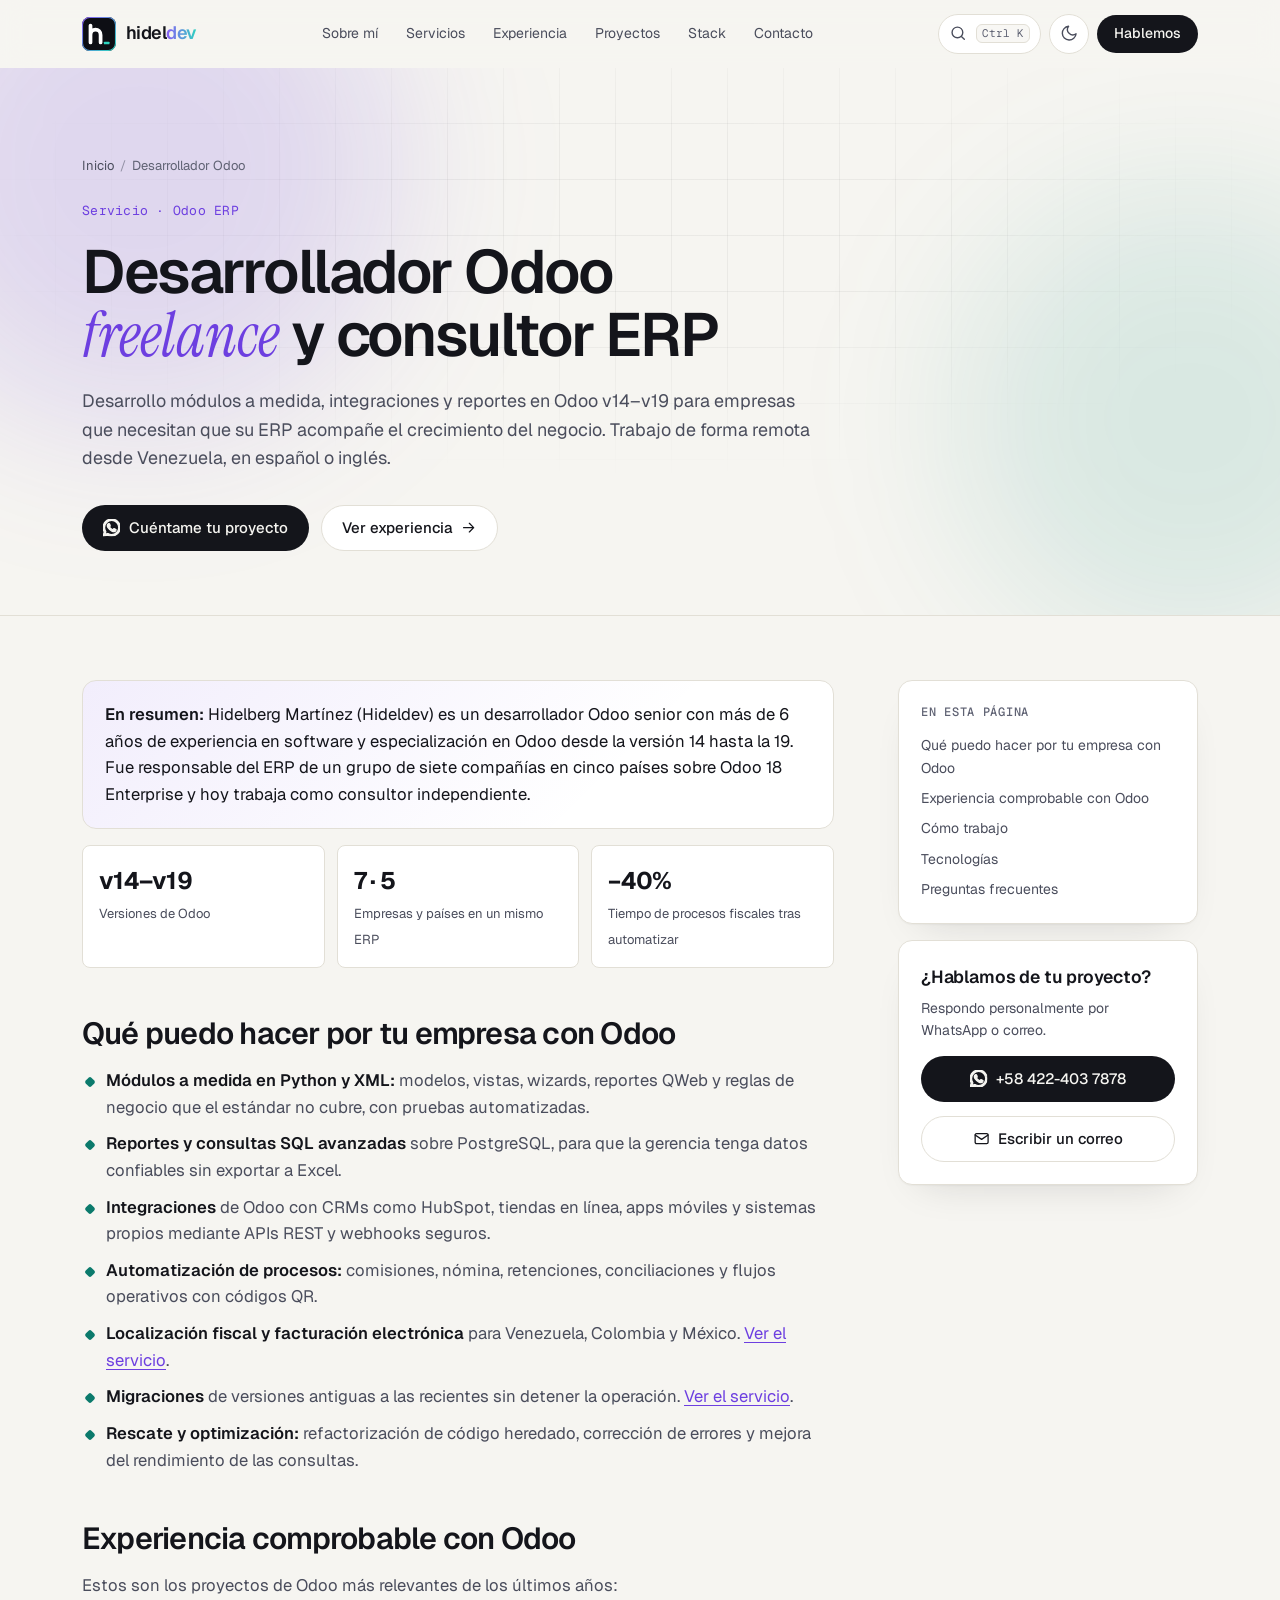
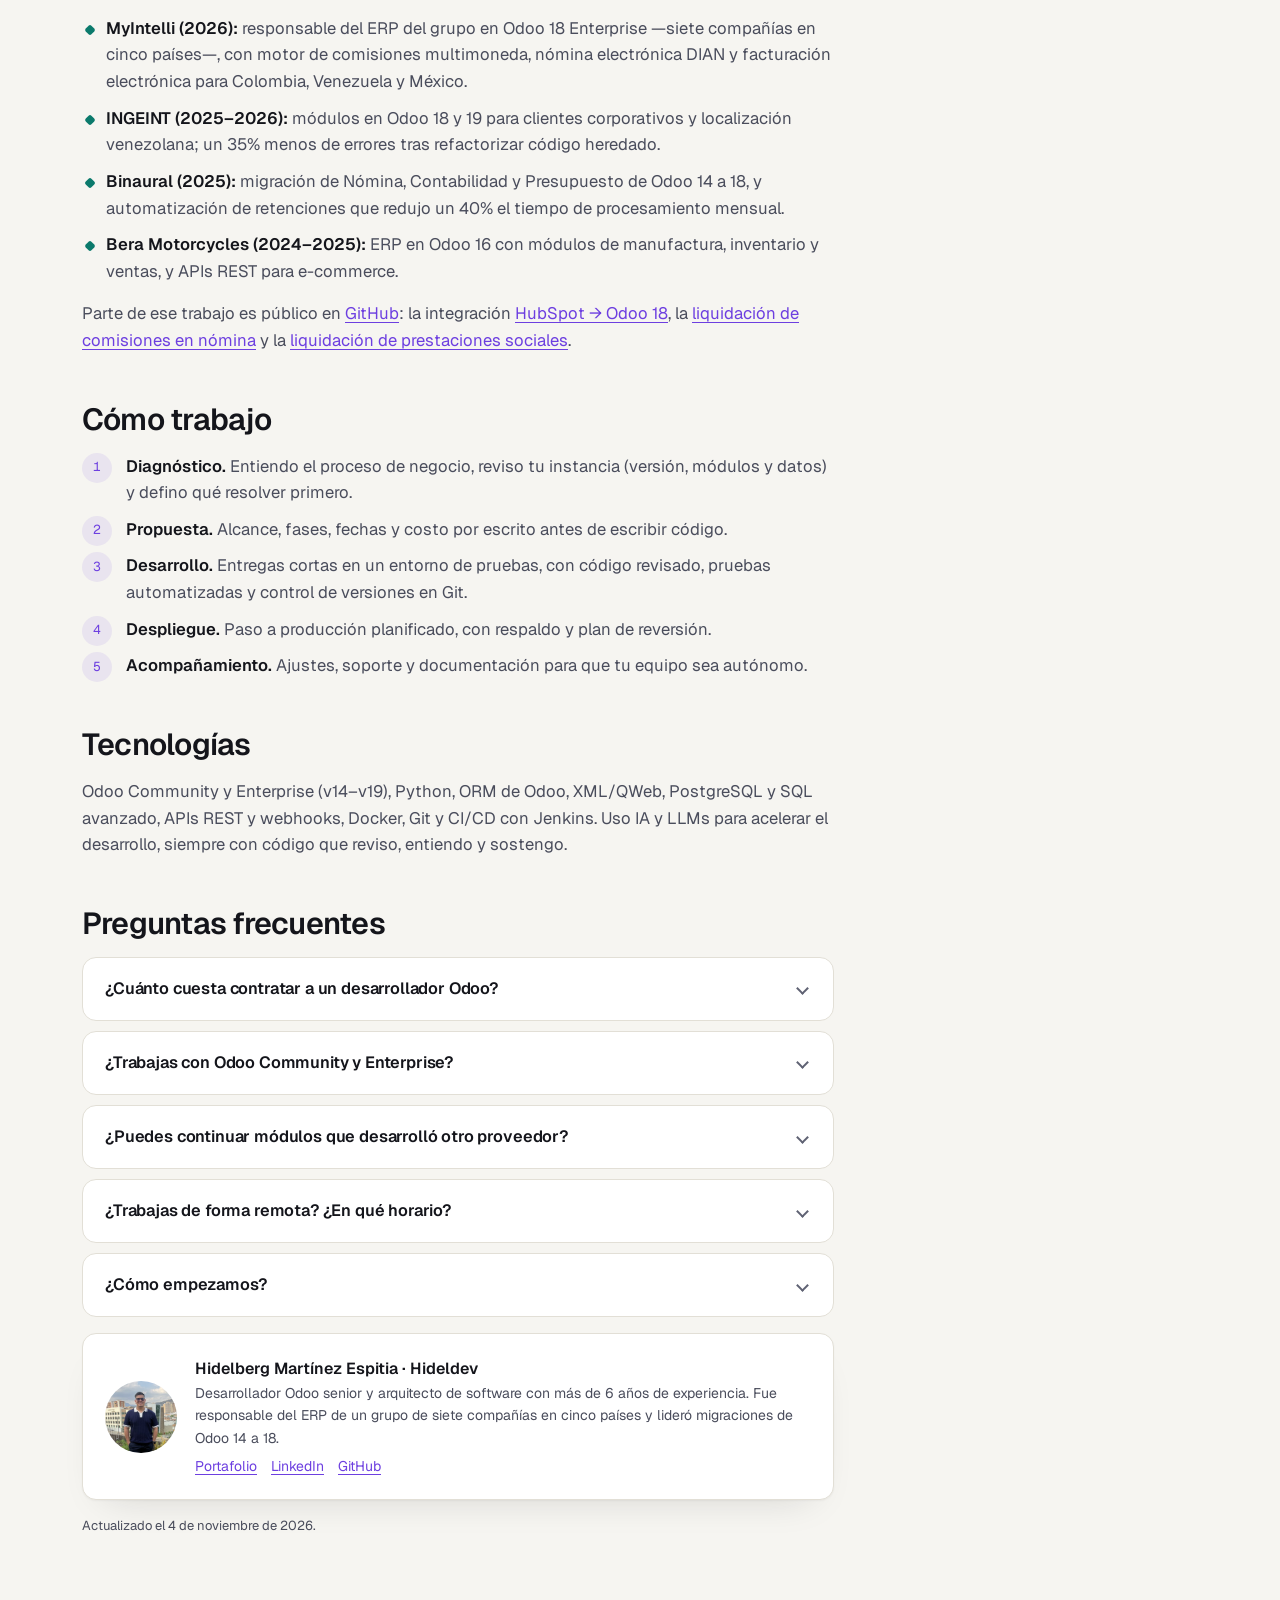
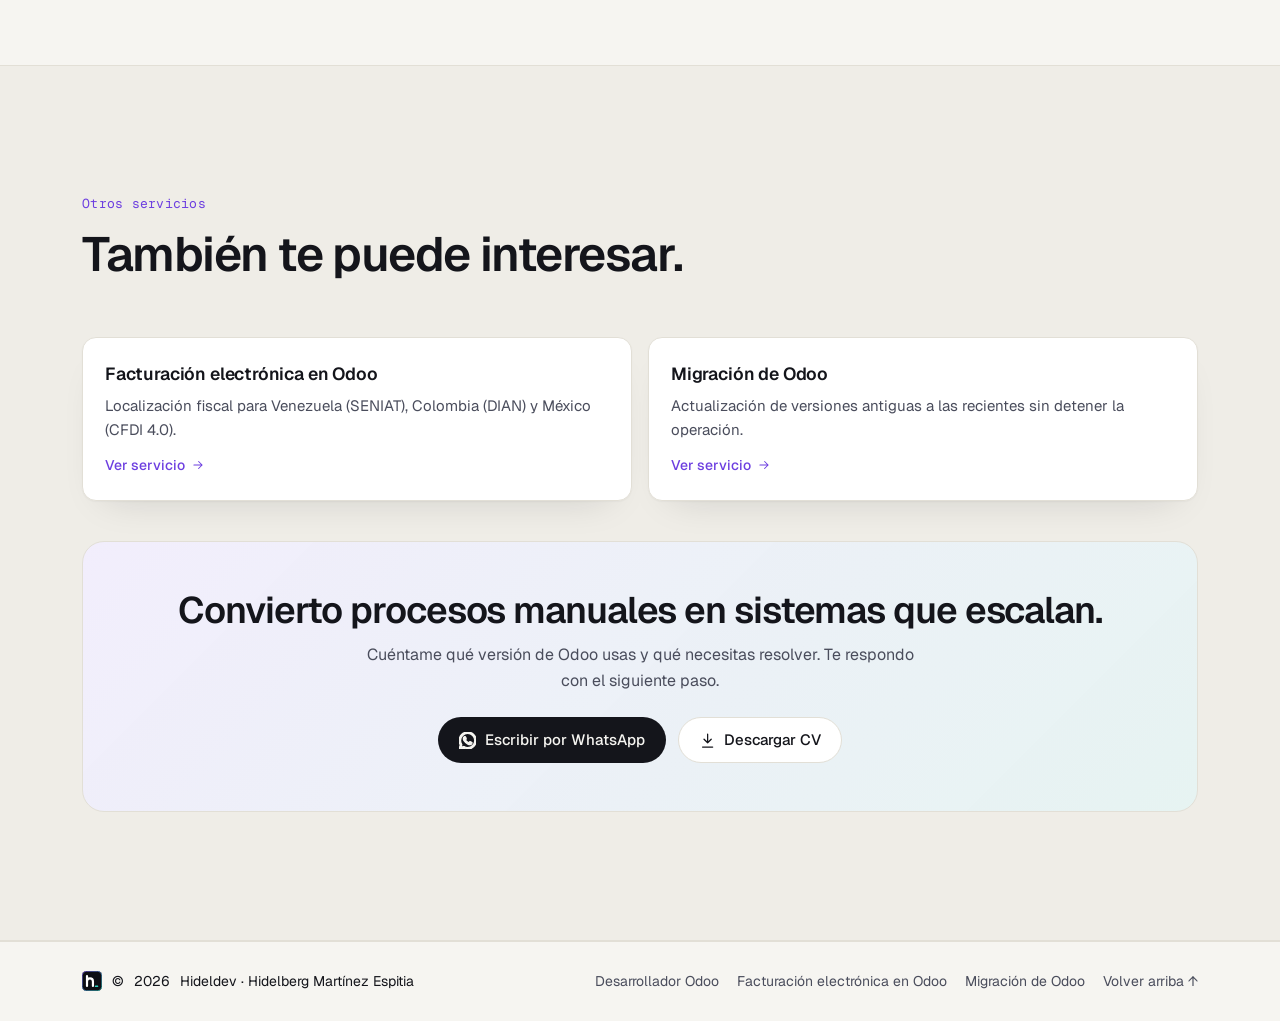
==== desarrollador-odoo/index.html @ 313c1543 "SEO: páginas de servicio, datos estructurados y contenido para IA - Portada: título (57 car.) y desc" ====
<!doctype html>
<html lang="es" data-theme="dark">
<head>
  <meta charset="utf-8">
  <meta name="viewport" content="width=device-width, initial-scale=1">
  <title>Desarrollador Odoo freelance (v14–v19) | Hidelberg Martínez</title>
  <meta name="description" content="Desarrollador Odoo senior y consultor ERP: módulos a medida, integraciones, reportes y localización fiscal. Trabajo remoto desde Venezuela.">
  <meta name="author" content="Hidelberg Martínez Espitia">
  <meta name="robots" content="index, follow, max-image-preview:large, max-snippet:-1">
  <meta name="theme-color" content="#0a0b10" media="(prefers-color-scheme: dark)">
  <meta name="theme-color" content="#f6f5f1" media="(prefers-color-scheme: light)">
  <link rel="canonical" href="https://hidel21.github.io/desarrollador-odoo/">

  <meta property="og:type" content="website">
  <meta property="og:locale" content="es_VE">
  <meta property="og:url" content="https://hidel21.github.io/desarrollador-odoo/">
  <meta property="og:site_name" content="Hideldev">
  <meta property="og:title" content="Desarrollador Odoo freelance (v14–v19) | Hidelberg Martínez">
  <meta property="og:description" content="Desarrollador Odoo senior y consultor ERP: módulos a medida, integraciones, reportes y localización fiscal. Trabajo remoto desde Venezuela.">
  <meta property="og:image" content="https://hidel21.github.io/assets/img/brand/og-image.jpg">
  <meta property="og:image:width" content="1200">
  <meta property="og:image:height" content="630">
  <meta name="twitter:card" content="summary_large_image">
  <meta name="twitter:site" content="@Hidelberg21">
  <meta name="twitter:image" content="https://hidel21.github.io/assets/img/brand/og-image.jpg">

  <link rel="icon" href="/favicon.ico" sizes="48x48">
  <link rel="icon" href="/assets/img/favicon.svg" type="image/svg+xml">
  <link rel="apple-touch-icon" href="/apple-touch-icon.png">
  <link rel="manifest" href="/site.webmanifest">

  <link rel="preconnect" href="https://fonts.googleapis.com">
  <link rel="preconnect" href="https://fonts.gstatic.com" crossorigin>
  <link href="https://fonts.googleapis.com/css2?family=Geist:wght@400;500;600;700&family=Geist+Mono:wght@400;500&family=Instrument+Serif:ital@1&display=swap" rel="stylesheet">
  <link rel="stylesheet" href="/assets/css/styles.css">

  <script>
    (function () {
      var t = null;
      try { t = localStorage.getItem('theme'); } catch (e) {}
      if (t !== 'light' && t !== 'dark') {
        t = window.matchMedia && window.matchMedia('(prefers-color-scheme: light)').matches ? 'light' : 'dark';
      }
      document.documentElement.setAttribute('data-theme', t);
      document.documentElement.classList.add('js');
    })();
  </script>

  <script type="application/ld+json">
{
  "@context": "https://schema.org",
  "@graph": [
    {
      "@type": "WebPage",
      "@id": "https://hidel21.github.io/desarrollador-odoo/#webpage",
      "url": "https://hidel21.github.io/desarrollador-odoo/",
      "name": "Desarrollador Odoo freelance (v14–v19) | Hidelberg Martínez",
      "description": "Desarrollador Odoo senior y consultor ERP: módulos a medida, integraciones, reportes y localización fiscal. Trabajo remoto desde Venezuela.",
      "inLanguage": "es",
      "isPartOf": {
        "@type": "WebSite",
        "@id": "https://hidel21.github.io/#website",
        "url": "https://hidel21.github.io/",
        "name": "Hideldev"
      },
      "about": {
        "@id": "https://hidel21.github.io/desarrollador-odoo/#service"
      },
      "author": {
        "@id": "https://hidel21.github.io/#person"
      },
      "dateModified": "2026-11-04",
      "breadcrumb": {
        "@id": "https://hidel21.github.io/desarrollador-odoo/#breadcrumb"
      },
      "primaryImageOfPage": {
        "@type": "ImageObject",
        "url": "https://hidel21.github.io/assets/img/brand/og-image.jpg"
      }
    },
    {
      "@type": "BreadcrumbList",
      "@id": "https://hidel21.github.io/desarrollador-odoo/#breadcrumb",
      "itemListElement": [
        {
          "@type": "ListItem",
          "position": 1,
          "name": "Inicio",
          "item": "https://hidel21.github.io/"
        },
        {
          "@type": "ListItem",
          "position": 2,
          "name": "Desarrollador Odoo",
          "item": "https://hidel21.github.io/desarrollador-odoo/"
        }
      ]
    },
    {
      "@type": "Service",
      "@id": "https://hidel21.github.io/desarrollador-odoo/#service",
      "name": "Desarrollador Odoo freelance y consultor ERP",
      "serviceType": "Desarrollo y consultoría Odoo ERP",
      "description": "Desarrollador Odoo senior y consultor ERP: módulos a medida, integraciones, reportes y localización fiscal. Trabajo remoto desde Venezuela.",
      "url": "https://hidel21.github.io/desarrollador-odoo/",
      "provider": {
        "@type": "Person",
        "@id": "https://hidel21.github.io/#person",
        "name": "Hidelberg Martínez Espitia",
        "url": "https://hidel21.github.io/",
        "sameAs": [
          "https://www.linkedin.com/in/hidelberg-martinez-espitia/",
          "https://github.com/hidel21"
        ]
      },
      "availableChannel": {
        "@type": "ServiceChannel",
        "serviceUrl": "https://hidel21.github.io/desarrollador-odoo/",
        "servicePhone": "+58-422-403-7878"
      },
      "areaServed": [
        {
          "@type": "Country",
          "name": "Venezuela"
        },
        {
          "@type": "Country",
          "name": "Colombia"
        },
        {
          "@type": "Country",
          "name": "México"
        },
        {
          "@type": "Country",
          "name": "España"
        },
        {
          "@type": "Country",
          "name": "Estados Unidos"
        }
      ],
      "availableLanguage": [
        "es",
        "en"
      ]
    },
    {
      "@type": "FAQPage",
      "@id": "https://hidel21.github.io/desarrollador-odoo/#faq",
      "mainEntity": [
        {
          "@type": "Question",
          "name": "¿Cuánto cuesta contratar a un desarrollador Odoo?",
          "acceptedAnswer": {
            "@type": "Answer",
            "text": "Depende del alcance: no es lo mismo un reporte que un módulo con integraciones. Tras un diagnóstico corto envío una propuesta con alcance, fases, fechas y costo, para que decidas con toda la información."
          }
        },
        {
          "@type": "Question",
          "name": "¿Trabajas con Odoo Community y Enterprise?",
          "acceptedAnswer": {
            "@type": "Answer",
            "text": "Sí. He desarrollado sobre ambas ediciones, incluida una instalación de Odoo 18 Enterprise multicompañía con siete empresas en cinco países."
          }
        },
        {
          "@type": "Question",
          "name": "¿Puedes continuar módulos que desarrolló otro proveedor?",
          "acceptedAnswer": {
            "@type": "Answer",
            "text": "Sí. Reviso el código existente, documento lo que encuentro y propongo qué conservar, qué corregir y qué reescribir antes de agregar funciones nuevas."
          }
        },
        {
          "@type": "Question",
          "name": "¿Trabajas de forma remota? ¿En qué horario?",
          "acceptedAnswer": {
            "@type": "Answer",
            "text": "Sí, desde Venezuela (UTC−4), con horario compatible con toda América. Hablo español nativo e inglés B2."
          }
        },
        {
          "@type": "Question",
          "name": "¿Cómo empezamos?",
          "acceptedAnswer": {
            "@type": "Answer",
            "text": "Escríbeme por WhatsApp al +58 422-403 7878 o a hidelmartinez21@gmail.com contándome tu versión de Odoo y qué necesitas resolver."
          }
        }
      ]
    }
  ]
}
  </script>
</head>
<body>
  <!-- Sprite de iconos -->
  <svg width="0" height="0" style="position:absolute" aria-hidden="true">
    <defs>
      <linearGradient id="hd-ring" x1="0" y1="0" x2="1" y2="1"><stop offset="0" stop-color="#8b5cf6"/><stop offset="1" stop-color="#2dd4bf"/></linearGradient>
      <symbol id="i-github" viewBox="0 0 24 24"><path fill="currentColor" d="M12 .3a12 12 0 0 0-3.8 23.4c.6.1.8-.3.8-.6v-2c-3.3.7-4-1.6-4-1.6-.6-1.4-1.4-1.8-1.4-1.8-1-.7.1-.7.1-.7 1.2.1 1.8 1.2 1.8 1.2 1.1 1.8 2.8 1.3 3.5 1 0-.8.4-1.3.7-1.6-2.7-.3-5.5-1.3-5.5-5.9 0-1.3.5-2.4 1.2-3.2 0-.3-.5-1.5.2-3.2 0 0 1-.3 3.3 1.2a11.5 11.5 0 0 1 6 0C17.3 4.7 18.3 5 18.3 5c.7 1.7.2 2.9.1 3.2.8.8 1.2 1.9 1.2 3.2 0 4.6-2.8 5.6-5.5 5.9.5.4.9 1.1.9 2.2v3.3c0 .3.1.7.8.6A12 12 0 0 0 12 .3"/></symbol>
      <symbol id="i-linkedin" viewBox="0 0 24 24"><path fill="currentColor" d="M20.45 20.45h-3.55v-5.57c0-1.33-.03-3.04-1.85-3.04-1.85 0-2.14 1.45-2.14 2.94v5.67H9.35V9h3.41v1.56h.05c.48-.9 1.64-1.85 3.37-1.85 3.6 0 4.27 2.37 4.27 5.46v6.28zM5.34 7.43a2.06 2.06 0 1 1 0-4.13 2.06 2.06 0 0 1 0 4.13zM7.12 20.45H3.56V9h3.56v11.45zM22.22 0H1.77C.79 0 0 .77 0 1.73v20.54C0 23.23.79 24 1.77 24h20.45c.98 0 1.78-.77 1.78-1.73V1.73C24 .77 23.2 0 22.22 0z"/></symbol>
      <symbol id="i-whatsapp" viewBox="0 0 24 24"><path fill="currentColor" d="M17.47 14.38c-.3-.15-1.76-.87-2.03-.97-.27-.1-.47-.15-.67.15-.2.3-.77.97-.94 1.16-.17.2-.35.22-.64.08-.3-.15-1.26-.47-2.39-1.48-.88-.79-1.48-1.76-1.65-2.06-.17-.3-.02-.46.13-.6.13-.14.3-.35.45-.52.15-.18.2-.3.3-.5.1-.2.05-.38-.03-.52-.07-.15-.67-1.62-.91-2.21-.25-.58-.49-.5-.67-.51h-.57c-.2 0-.52.08-.8.37-.27.3-1.04 1.02-1.04 2.48 0 1.46 1.07 2.88 1.21 3.07.15.2 2.1 3.2 5.08 4.49.71.3 1.26.49 1.7.63.71.22 1.36.19 1.87.12.57-.09 1.76-.72 2-1.42.25-.7.25-1.29.18-1.41-.08-.13-.28-.2-.57-.35m-5.42 7.4h-.01a9.87 9.87 0 0 1-5.03-1.37l-.36-.22-3.74.99 1-3.65-.24-.38a9.86 9.86 0 0 1-1.51-5.26c0-5.45 4.44-9.88 9.89-9.88 2.64 0 5.12 1.03 6.99 2.9a9.82 9.82 0 0 1 2.89 7c0 5.45-4.44 9.88-9.88 9.88m8.41-18.3A11.82 11.82 0 0 0 12.05 0C5.5 0 .16 5.34.16 11.89c0 2.1.55 4.14 1.59 5.95L.06 24l6.3-1.65a11.88 11.88 0 0 0 5.69 1.45h.01c6.55 0 11.89-5.34 11.89-11.89a11.82 11.82 0 0 0-3.48-8.41z"/></symbol>
      <symbol id="i-arrow" viewBox="0 0 24 24"><path d="M5 12h14M13 6l6 6-6 6"/></symbol>
      <symbol id="i-external" viewBox="0 0 24 24"><path d="M7 17 17 7M8 7h9v9"/></symbol>
      <symbol id="i-download" viewBox="0 0 24 24"><path d="M12 3v12m-5-5 5 5 5-5M5 21h14"/></symbol>
      <symbol id="i-mail" viewBox="0 0 24 24"><rect x="3" y="5" width="18" height="14" rx="2"/><path d="m3 7 9 6 9-6"/></symbol>
      <symbol id="i-sun" viewBox="0 0 24 24"><circle cx="12" cy="12" r="4"/><path d="M12 2v2M12 20v2M4.9 4.9l1.4 1.4M17.7 17.7l1.4 1.4M2 12h2M20 12h2M4.9 19.1l1.4-1.4M17.7 6.3l1.4-1.4"/></symbol>
      <symbol id="i-moon" viewBox="0 0 24 24"><path d="M21 12.8A9 9 0 1 1 11.2 3a7 7 0 0 0 9.8 9.8z"/></symbol>
      <symbol id="i-search" viewBox="0 0 24 24"><circle cx="11" cy="11" r="7"/><path d="m20 20-3.5-3.5"/></symbol>
      <symbol id="i-copy" viewBox="0 0 24 24"><rect x="9" y="9" width="12" height="12" rx="2"/><path d="M5 15H4a1 1 0 0 1-1-1V4a1 1 0 0 1 1-1h10a1 1 0 0 1 1 1v1"/></symbol>
      <symbol id="i-check" viewBox="0 0 24 24"><path d="M20 6 9 17l-5-5"/></symbol>
      <symbol id="i-menu" viewBox="0 0 24 24"><path d="M4 7h16M4 12h16M4 17h16"/></symbol>
      <symbol id="i-close" viewBox="0 0 24 24"><path d="M18 6 6 18M6 6l12 12"/></symbol>
      <symbol id="i-pin" viewBox="0 0 24 24"><path d="M12 21s-7-6.1-7-11a7 7 0 0 1 14 0c0 4.9-7 11-7 11z"/><circle cx="12" cy="10" r="2.5"/></symbol>
      <symbol id="i-erp" viewBox="0 0 24 24"><path d="M21 8 12 3 3 8v8l9 5 9-5z"/><path d="m3 8 9 5 9-5M12 13v8"/></symbol>
      <symbol id="i-receipt" viewBox="0 0 24 24"><path d="M5 3h14v18l-3-2-2 2-2-2-2 2-2-2-3 2z"/><path d="M9 8h6M9 12h6M9 16h3"/></symbol>
      <symbol id="i-plug" viewBox="0 0 24 24"><path d="M9 2v6M15 2v6M6 8h12v4a6 6 0 0 1-12 0zM12 18v4"/></symbol>
      <symbol id="i-layers" viewBox="0 0 24 24"><path d="m12 2 10 5-10 5L2 7z"/><path d="m2 12 10 5 10-5M2 17l10 5 10-5"/></symbol>
      <symbol id="i-sparkles" viewBox="0 0 24 24"><path d="m12 3 1.8 4.7 4.7 1.8-4.7 1.8L12 16l-1.8-4.7-4.7-1.8 4.7-1.8z"/><path d="m19 15 .8 2.2 2.2.8-2.2.8L19 21l-.8-2.2L16 18l2.2-.8z"/></symbol>
      <symbol id="i-chart" viewBox="0 0 24 24"><path d="M3 3v18h18"/><path d="m7 15 4-4 3 3 5-6"/></symbol>
      <symbol id="i-code" viewBox="0 0 24 24"><path d="m8 7-5 5 5 5M16 7l5 5-5 5"/></symbol>
      <symbol id="i-star" viewBox="0 0 24 24"><path d="m12 3 2.8 5.7 6.2.9-4.5 4.4 1 6.2-5.5-2.9-5.5 2.9 1-6.2L3 9.6l6.2-.9z"/></symbol>
      <symbol id="i-repo" viewBox="0 0 24 24"><path d="M6 3v12"/><circle cx="18" cy="6" r="3"/><circle cx="6" cy="18" r="3"/><path d="M18 9a9 9 0 0 1-9 9"/></symbol>
      <symbol id="i-cap" viewBox="0 0 24 24"><path d="m2 9 10-5 10 5-10 5z"/><path d="M6 11v5c0 1.5 2.7 3 6 3s6-1.5 6-3v-5"/></symbol>
      <symbol id="i-award" viewBox="0 0 24 24"><circle cx="12" cy="9" r="6"/><path d="m8.5 14-1.5 8 5-3 5 3-1.5-8"/></symbol>
      <symbol id="i-globe" viewBox="0 0 24 24"><circle cx="12" cy="12" r="9"/><path d="M3 12h18M12 3a14 14 0 0 1 0 18M12 3a14 14 0 0 0 0 18"/></symbol>
      <symbol id="i-send" viewBox="0 0 24 24"><path d="m22 2-7 20-4-9-9-4z"/><path d="M22 2 11 13"/></symbol>
      <symbol id="i-codepen" viewBox="0 0 24 24"><path d="m12 2 10 6.5v7L12 22 2 15.5v-7z"/><path d="M12 22v-6.5M22 8.5l-10 7-10-7M2 15.5l10-7 10 7M12 2v6.5"/></symbol>
    </defs>
  </svg>

  <a class="skip-link" href="#main">Saltar al contenido</a>
  <div class="scroll-progress" aria-hidden="true"><span></span></div>

  <!-- ============ HEADER ============ -->
  <header class="site-header" id="top">
    <div class="container header-inner">
      <a href="/" class="brand" aria-label="Hideldev — inicio">
        <svg class="brand-mark" viewBox="0 0 512 512" aria-hidden="true">
          <rect width="512" height="512" rx="116" fill="#0d0e14"/>
          <rect x="8" y="8" width="496" height="496" rx="108" fill="none" stroke="url(#hd-ring)" stroke-width="16"/>
          <path d="M128 128V384M128 270c0-46 34-80 76-80s76 34 76 80v114" fill="none" stroke="#fff" stroke-width="56" stroke-linecap="round" stroke-linejoin="round"/>
          <rect class="brand-cursor" x="330" y="372" width="84" height="40" rx="10" fill="#2dd4bf"/>
        </svg>
        <span class="brand-text">hidel<span class="brand-dev">dev</span></span>
      </a>

      <nav class="main-nav" id="main-nav" aria-label="Principal">
        <ul>
          <li><a href="/#sobre-mi">Sobre mí</a></li>
          <li><a href="/#servicios">Servicios</a></li>
          <li><a href="/#experiencia">Experiencia</a></li>
          <li><a href="/#proyectos">Proyectos</a></li>
          <li><a href="/#stack">Stack</a></li>
          <li><a href="/#contacto">Contacto</a></li>
        </ul>
      </nav>

      <div class="header-actions">
        <button class="icon-btn cmdk-trigger" type="button" data-open-palette aria-label="Abrir buscador de comandos (Ctrl + K)">
          <svg class="ico"><use href="#i-search"/></svg>
          <kbd class="kbd-hint" aria-hidden="true">Ctrl K</kbd>
        </button>
        <button class="icon-btn" type="button" id="theme-toggle" aria-label="Cambiar a tema claro">
          <svg class="ico ico-sun"><use href="#i-sun"/></svg>
          <svg class="ico ico-moon"><use href="#i-moon"/></svg>
        </button>
        <a class="btn btn-primary btn-sm header-cta" href="/#contacto">Hablemos</a>
        <button class="icon-btn menu-toggle" type="button" aria-controls="main-nav" aria-expanded="false" aria-label="Abrir menú">
          <svg class="ico ico-menu"><use href="#i-menu"/></svg>
          <svg class="ico ico-close"><use href="#i-close"/></svg>
        </button>
      </div>
    </div>
  </header>

  <main id="main">
    <section class="page-hero" aria-labelledby="page-title">
      <div class="hero-bg" aria-hidden="true">
        <div class="grid-bg"></div>
        <div class="glow glow-a"></div>
        <div class="glow glow-b"></div>
      </div>
      <div class="container">
        <nav class="breadcrumb" aria-label="Migas de pan">
          <ol>
            <li><a href="/">Inicio</a></li>
            <li aria-current="page">Desarrollador Odoo</li>
          </ol>
        </nav>
        <p class="section-kicker" style="margin-top:24px">Servicio · Odoo ERP</p>
        <h1 id="page-title" class="page-title">Desarrollador Odoo <em>freelance</em> y consultor ERP</h1>
        <p class="page-lead">Desarrollo módulos a medida, integraciones y reportes en Odoo v14–v19 para empresas que necesitan que su ERP acompañe el crecimiento del negocio. Trabajo de forma remota desde Venezuela, en español o inglés.</p>
        <div class="hero-ctas">
          <a class="btn btn-primary" href="https://wa.me/584224037878?text=Hola%20Hidelberg%2C%20vi%20tu%20p%C3%A1gina%20de%20desarrollo%20Odoo%20y%20quiero%20contarte%20mi%20proyecto." target="_blank" rel="noopener"><svg class="ico"><use href="#i-whatsapp"/></svg> Cuéntame tu proyecto</a>
          <a class="btn btn-ghost" href="/#experiencia">Ver experiencia <svg class="ico"><use href="#i-arrow"/></svg></a>
        </div>
      </div>
    </section>

    <section class="section">
      <div class="container article-layout">
        <article class="article">
          <div class="answer-box"><p><strong>En resumen:</strong> Hidelberg Martínez (Hideldev) es un desarrollador Odoo senior con más de 6 años de experiencia en software y especialización en Odoo desde la versión 14 hasta la 19. Fue responsable del ERP de un grupo de siete compañías en cinco países sobre Odoo 18 Enterprise y hoy trabaja como consultor independiente.</p></div>
          <div class="fact-grid">
              <div><b>v14–v19</b><span>Versiones de Odoo</span></div>
              <div><b>7 · 5</b><span>Empresas y países en un mismo ERP</span></div>
              <div><b>−40%</b><span>Tiempo de procesos fiscales tras automatizar</span></div>
          </div>

            <h2 id="que-hago">Qué puedo hacer por tu empresa con Odoo</h2>
            <ul>
              <li><strong>Módulos a medida en Python y XML:</strong> modelos, vistas, wizards, reportes QWeb y reglas de negocio que el estándar no cubre, con pruebas automatizadas.</li>
              <li><strong>Reportes y consultas SQL avanzadas</strong> sobre PostgreSQL, para que la gerencia tenga datos confiables sin exportar a Excel.</li>
              <li><strong>Integraciones</strong> de Odoo con CRMs como HubSpot, tiendas en línea, apps móviles y sistemas propios mediante APIs REST y webhooks seguros.</li>
              <li><strong>Automatización de procesos:</strong> comisiones, nómina, retenciones, conciliaciones y flujos operativos con códigos QR.</li>
              <li><strong>Localización fiscal y facturación electrónica</strong> para Venezuela, Colombia y México. <a href="/facturacion-electronica-odoo/">Ver el servicio</a>.</li>
              <li><strong>Migraciones</strong> de versiones antiguas a las recientes sin detener la operación. <a href="/migracion-odoo/">Ver el servicio</a>.</li>
              <li><strong>Rescate y optimización:</strong> refactorización de código heredado, corrección de errores y mejora del rendimiento de las consultas.</li>
            </ul>

            <h2 id="experiencia">Experiencia comprobable con Odoo</h2>
            <p>Estos son los proyectos de Odoo más relevantes de los últimos años:</p>
            <ul>
              <li><strong>MyIntelli (2026):</strong> responsable del ERP del grupo en Odoo 18 Enterprise —siete compañías en cinco países—, con motor de comisiones multimoneda, nómina electrónica DIAN y facturación electrónica para Colombia, Venezuela y México.</li>
              <li><strong>INGEINT (2025–2026):</strong> módulos en Odoo 18 y 19 para clientes corporativos y localización venezolana; un 35% menos de errores tras refactorizar código heredado.</li>
              <li><strong>Binaural (2025):</strong> migración de Nómina, Contabilidad y Presupuesto de Odoo 14 a 18, y automatización de retenciones que redujo un 40% el tiempo de procesamiento mensual.</li>
              <li><strong>Bera Motorcycles (2024–2025):</strong> ERP en Odoo 16 con módulos de manufactura, inventario y ventas, y APIs REST para e-commerce.</li>
            </ul>
            <p>Parte de ese trabajo es público en <a href="https://github.com/hidel21" rel="noopener" target="_blank">GitHub</a>: la integración <a href="https://github.com/hidel21/hubspot_invoice_bridge" rel="noopener" target="_blank">HubSpot → Odoo 18</a>, la <a href="https://github.com/hidel21/custom_payroll" rel="noopener" target="_blank">liquidación de comisiones en nómina</a> y la <a href="https://github.com/hidel21/payroll_provisions" rel="noopener" target="_blank">liquidación de prestaciones sociales</a>.</p>

            <h2 id="proceso">Cómo trabajo</h2>
            <ol>
              <li><strong>Diagnóstico.</strong> Entiendo el proceso de negocio, reviso tu instancia (versión, módulos y datos) y defino qué resolver primero.</li>
              <li><strong>Propuesta.</strong> Alcance, fases, fechas y costo por escrito antes de escribir código.</li>
              <li><strong>Desarrollo.</strong> Entregas cortas en un entorno de pruebas, con código revisado, pruebas automatizadas y control de versiones en Git.</li>
              <li><strong>Despliegue.</strong> Paso a producción planificado, con respaldo y plan de reversión.</li>
              <li><strong>Acompañamiento.</strong> Ajustes, soporte y documentación para que tu equipo sea autónomo.</li>
            </ol>

            <h2 id="tecnologias">Tecnologías</h2>
            <p>Odoo Community y Enterprise (v14–v19), Python, ORM de Odoo, XML/QWeb, PostgreSQL y SQL avanzado, APIs REST y webhooks, Docker, Git y CI/CD con Jenkins. Uso IA y LLMs para acelerar el desarrollo, siempre con código que reviso, entiendo y sostengo.</p>

          <h2 id="preguntas">Preguntas frecuentes</h2>
          <div class="faq">
          <details>
            <summary>¿Cuánto cuesta contratar a un desarrollador Odoo?</summary>
            <div class="faq-a"><p>Depende del alcance: no es lo mismo un reporte que un módulo con integraciones. Tras un diagnóstico corto envío una propuesta con alcance, fases, fechas y costo, para que decidas con toda la información.</p></div>
          </details>
          <details>
            <summary>¿Trabajas con Odoo Community y Enterprise?</summary>
            <div class="faq-a"><p>Sí. He desarrollado sobre ambas ediciones, incluida una instalación de Odoo 18 Enterprise multicompañía con siete empresas en cinco países.</p></div>
          </details>
          <details>
            <summary>¿Puedes continuar módulos que desarrolló otro proveedor?</summary>
            <div class="faq-a"><p>Sí. Reviso el código existente, documento lo que encuentro y propongo qué conservar, qué corregir y qué reescribir antes de agregar funciones nuevas.</p></div>
          </details>
          <details>
            <summary>¿Trabajas de forma remota? ¿En qué horario?</summary>
            <div class="faq-a"><p>Sí, desde Venezuela (UTC−4), con horario compatible con toda América. Hablo español nativo e inglés B2.</p></div>
          </details>
          <details>
            <summary>¿Cómo empezamos?</summary>
            <div class="faq-a"><p>Escríbeme por WhatsApp al <a href="https://wa.me/584224037878">+58 422-403 7878</a> o a <a href="mailto:hidelmartinez21@gmail.com">hidelmartinez21@gmail.com</a> contándome tu versión de Odoo y qué necesitas resolver.</p></div>
          </details>
          </div>

          <aside class="author card" aria-label="Sobre el autor">
            <img src="/assets/img/hidelberg-400.jpg" width="72" height="72" alt="Hidelberg Martínez" loading="lazy">
            <div>
              <strong>Hidelberg Martínez Espitia · Hideldev</strong>
              <p>Desarrollador Odoo senior y arquitecto de software con más de 6 años de experiencia. Fue responsable del ERP de un grupo de siete compañías en cinco países y lideró migraciones de Odoo 14 a 18.</p>
              <p class="author-links"><a href="/">Portafolio</a><a href="https://www.linkedin.com/in/hidelberg-martinez-espitia/" rel="noopener" target="_blank">LinkedIn</a><a href="https://github.com/hidel21" rel="noopener" target="_blank">GitHub</a></p>
            </div>
          </aside>
          <p class="muted" style="font-size:13px">Actualizado el <time datetime="2026-11-04">4 de noviembre de 2026</time>.</p>
        </article>

        <aside class="aside">
          <nav class="card toc" aria-label="En esta página">
            <h2>En esta página</h2>
            <ol>
              <li><a href="#que-hago">Qué puedo hacer por tu empresa con Odoo</a></li>
              <li><a href="#experiencia">Experiencia comprobable con Odoo</a></li>
              <li><a href="#proceso">Cómo trabajo</a></li>
              <li><a href="#tecnologias">Tecnologías</a></li>
              <li><a href="#preguntas">Preguntas frecuentes</a></li>
            </ol>
          </nav>
          <div class="card cta-card">
            <h2>¿Hablamos de tu proyecto?</h2>
            <p>Respondo personalmente por WhatsApp o correo.</p>
            <a class="btn btn-primary" href="https://wa.me/584224037878?text=Hola%20Hidelberg%2C%20vi%20tu%20p%C3%A1gina%20de%20desarrollo%20Odoo%20y%20quiero%20contarte%20mi%20proyecto." target="_blank" rel="noopener"><svg class="ico"><use href="#i-whatsapp"/></svg> +58 422-403 7878</a>
            <a class="btn btn-ghost" href="mailto:hidelmartinez21@gmail.com"><svg class="ico"><use href="#i-mail"/></svg> Escribir un correo</a>
          </div>
        </aside>
      </div>
    </section>

    <section class="section section-alt" aria-labelledby="related-title">
      <div class="container">
        <header class="section-head">
          <p class="section-kicker">Otros servicios</p>
          <h2 id="related-title" class="section-title">También te puede interesar.</h2>
        </header>
        <div class="related">
          <a class="card spotlight" href="/facturacion-electronica-odoo/">
            <h3>Facturación electrónica en Odoo</h3>
            <p>Localización fiscal para Venezuela (SENIAT), Colombia (DIAN) y México (CFDI 4.0).</p>
            <span class="service-link">Ver servicio <svg class="ico"><use href="#i-arrow"/></svg></span>
          </a>
          <a class="card spotlight" href="/migracion-odoo/">
            <h3>Migración de Odoo</h3>
            <p>Actualización de versiones antiguas a las recientes sin detener la operación.</p>
            <span class="service-link">Ver servicio <svg class="ico"><use href="#i-arrow"/></svg></span>
          </a>
        </div>
        <div class="cta-band" style="margin-top:40px">
          <h2>Convierto procesos manuales en sistemas que escalan.</h2>
          <p>Cuéntame qué versión de Odoo usas y qué necesitas resolver. Te respondo con el siguiente paso.</p>
          <div class="hero-ctas">
            <a class="btn btn-primary" href="https://wa.me/584224037878?text=Hola%20Hidelberg%2C%20vi%20tu%20p%C3%A1gina%20de%20desarrollo%20Odoo%20y%20quiero%20contarte%20mi%20proyecto." target="_blank" rel="noopener"><svg class="ico"><use href="#i-whatsapp"/></svg> Escribir por WhatsApp</a>
            <a class="btn btn-ghost" href="/assets/cv/Hidelberg-Martinez-CV.pdf" download><svg class="ico"><use href="#i-download"/></svg> Descargar CV</a>
          </div>
        </div>
      </div>
    </section>
  </main>

  <footer class="site-footer">
    <div class="container footer-inner">
      <p class="footer-brand"><img src="/assets/img/brand/hideldev-icon.svg" width="20" height="20" alt=""> © <span id="year">2026</span> Hideldev · Hidelberg Martínez Espitia</p>
      <nav class="footer-links" aria-label="Servicios">
        <a href="/desarrollador-odoo/">Desarrollador Odoo</a>
        <a href="/facturacion-electronica-odoo/">Facturación electrónica en Odoo</a>
        <a href="/migracion-odoo/">Migración de Odoo</a>
        <a href="#top">Volver arriba ↑</a>
      </nav>
    </div>
  </footer>

  <!-- Paleta de comandos -->
  <dialog class="palette" id="palette" aria-label="Buscador de comandos">
    <div class="palette-box">
      <div class="palette-search">
        <svg class="ico"><use href="#i-search"/></svg>
        <input type="text" id="palette-input" placeholder="Busca una sección o acción…" autocomplete="off"
               role="combobox" aria-expanded="true" aria-controls="palette-list" aria-autocomplete="list">
        <kbd>Esc</kbd>
      </div>
      <ul class="palette-list" id="palette-list" role="listbox" aria-label="Resultados"></ul>
      <div class="palette-foot"><span><kbd>↑</kbd><kbd>↓</kbd> navegar</span><span><kbd>Enter</kbd> abrir</span></div>
    </div>
  </dialog>

  <div class="toast" id="toast" role="status" aria-live="polite"></div>

  <script src="/assets/js/main.js" defer></script>
</body>
</html>
---- assets/css/styles.css ----
/* =========================================================
   Hidelberg Martínez — Portafolio
   Tokens · Base · Layout · Componentes · Secciones · Utilidades
   ========================================================= */

/* ---------- Tokens ---------- */
:root {
  --font-sans: "Geist", ui-sans-serif, system-ui, -apple-system, "Segoe UI", Roboto, sans-serif;
  --font-mono: "Geist Mono", ui-monospace, "SFMono-Regular", Menlo, Consolas, monospace;
  --font-serif: "Instrument Serif", Georgia, serif;

  --radius-sm: 8px;
  --radius: 14px;
  --radius-lg: 22px;
  --container: 1180px;
  --gutter: clamp(16px, 4vw, 32px);
  --header-h: 68px;
  --ease: cubic-bezier(.2, .7, .2, 1);

  /* Tema oscuro (por defecto) */
  --bg: #0a0b10;
  --bg-alt: #0e1017;
  --surface: #12141c;
  --surface-2: #181b25;
  --border: #23273a;
  --border-strong: #33384f;
  --text: #ecedf3;
  --text-2: #a6a9bb;
  --text-3: #8a8ea3;
  --accent: #a78bfa;
  --accent-strong: #8b5cf6;
  --accent-ink: #0a0b10;
  --accent-soft: rgba(167, 139, 250, .14);
  --teal: #2dd4bf;
  --teal-soft: rgba(45, 212, 191, .14);
  --mark: rgba(45, 212, 191, .18);
  --shadow: 0 1px 0 rgba(255, 255, 255, .03) inset, 0 20px 50px -20px rgba(0, 0, 0, .6);
  --grid-line: rgba(255, 255, 255, .045);
  --glow-a: rgba(139, 92, 246, .35);
  --glow-b: rgba(45, 212, 191, .22);

  /* Sintaxis */
  --syn-kw: #c4a7ff;
  --syn-str: #7ee0c3;
  --syn-com: #6c7189;
  --syn-fn: #8ab4ff;
  --syn-num: #f5b97a;
  --syn-dec: #f08bb6;

  color-scheme: dark;
}

:root[data-theme="light"] {
  --bg: #f6f5f1;
  --bg-alt: #efede7;
  --surface: #ffffff;
  --surface-2: #f8f7f4;
  --border: #e2dfd6;
  --border-strong: #cfcbc0;
  --text: #14151b;
  --text-2: #4a4d5c;
  --text-3: #5f6273;
  --accent: #6d3fe0;
  --accent-strong: #5b2fd0;
  --accent-ink: #ffffff;
  --accent-soft: rgba(109, 63, 224, .09);
  --teal: #0b7a6c;
  --teal-soft: rgba(15, 143, 127, .1);
  --mark: rgba(15, 143, 127, .14);
  --shadow: 0 1px 2px rgba(20, 21, 27, .04), 0 18px 40px -24px rgba(20, 21, 27, .18);
  --grid-line: rgba(20, 21, 27, .05);
  --glow-a: rgba(109, 63, 224, .16);
  --glow-b: rgba(15, 143, 127, .12);

  --syn-kw: #6d3fe0;
  --syn-str: #0d7a6c;
  --syn-com: #8b8d99;
  --syn-fn: #2459c9;
  --syn-num: #b4580e;
  --syn-dec: #c0336f;

  color-scheme: light;
}

/* ---------- Base ---------- */
*, *::before, *::after { box-sizing: border-box; }
* { margin: 0; }

html {
  scroll-behavior: smooth;
  scroll-padding-top: calc(var(--header-h) + 12px);
  -webkit-text-size-adjust: 100%;
}

body {
  font-family: var(--font-sans);
  font-size: 16px;
  line-height: 1.6;
  color: var(--text);
  background: var(--bg);
  -webkit-font-smoothing: antialiased;
  text-rendering: optimizeLegibility;
  overflow-x: hidden;
  transition: background-color .3s var(--ease), color .3s var(--ease);
}

img, svg { display: block; max-width: 100%; }
a { color: inherit; text-decoration: none; }
button, input, select, textarea { font: inherit; color: inherit; }
button { cursor: pointer; background: none; border: 0; }
ul { list-style: none; padding: 0; }
em { font-family: var(--font-serif); font-style: italic; font-weight: 400; letter-spacing: 0; }
strong { font-weight: 600; color: var(--text); }
mark { background: var(--mark); color: var(--text); padding: 0 .2em; border-radius: 4px; }
kbd {
  font-family: var(--font-mono); font-size: 11px; line-height: 1;
  padding: 4px 6px; border-radius: 6px;
  border: 1px solid var(--border); background: var(--surface-2); color: var(--text-3);
}
::selection { background: var(--accent); color: var(--accent-ink); }

:focus-visible {
  outline: 2px solid var(--accent);
  outline-offset: 3px;
  border-radius: 6px;
}

.ico {
  width: 1.15em; height: 1.15em; flex: none;
  fill: none; stroke: currentColor; stroke-width: 1.8;
  stroke-linecap: round; stroke-linejoin: round;
}

.container {
  width: 100%;
  max-width: var(--container);
  margin-inline: auto;
  padding-inline: var(--gutter);
}

.visually-hidden {
  position: absolute !important; width: 1px; height: 1px; padding: 0; margin: -1px;
  overflow: hidden; clip: rect(0 0 0 0); white-space: nowrap; border: 0;
}

.skip-link {
  position: fixed; left: 16px; top: -60px; z-index: 100;
  padding: 10px 16px; border-radius: var(--radius-sm);
  background: var(--accent); color: var(--accent-ink); font-weight: 600;
  transition: top .2s var(--ease);
}
.skip-link:focus { top: 12px; }

.muted { color: var(--text-2); }

/* ---------- Barra de progreso ---------- */
.scroll-progress {
  position: fixed; inset: 0 0 auto; height: 2px; z-index: 60; pointer-events: none;
}
.scroll-progress span {
  display: block; height: 100%; width: 100%;
  background: linear-gradient(90deg, var(--accent), var(--teal));
  transform-origin: 0 50%; transform: scaleX(var(--progress, 0));
}

/* ---------- Botones ---------- */
.btn {
  display: inline-flex; align-items: center; justify-content: center; gap: .55em;
  height: 46px; padding: 0 20px; border-radius: 999px;
  font-weight: 500; font-size: 15px; white-space: nowrap;
  border: 1px solid transparent;
  transition: transform .2s var(--ease), background-color .2s, border-color .2s, box-shadow .2s, color .2s;
}
.btn:active { transform: translateY(1px) scale(.99); }
.btn-sm { height: 38px; padding: 0 16px; font-size: 14px; }
.btn-primary {
  background: var(--text); color: var(--bg);
}
.btn-primary:hover { background: var(--accent); color: var(--accent-ink); box-shadow: 0 10px 30px -10px var(--accent); }
.btn-primary .ico { transition: transform .2s var(--ease); }
.btn-primary:hover .ico { transform: translateX(3px); }
.btn-ghost {
  background: var(--surface); border-color: var(--border); color: var(--text);
}
.btn-ghost:hover { border-color: var(--border-strong); background: var(--surface-2); }

.icon-btn {
  display: inline-flex; align-items: center; justify-content: center; gap: 8px;
  min-width: 40px; height: 40px; padding: 0 10px; border-radius: 999px;
  color: var(--text-2); border: 1px solid var(--border); background: var(--surface);
  transition: color .2s, border-color .2s, background-color .2s;
}
.icon-btn:hover { color: var(--text); border-color: var(--border-strong); }

/* ---------- Header ---------- */
.site-header {
  position: sticky; top: 0; z-index: 50;
  height: var(--header-h);
  background: color-mix(in srgb, var(--bg) 72%, transparent);
  backdrop-filter: saturate(160%) blur(14px);
  -webkit-backdrop-filter: saturate(160%) blur(14px);
  border-bottom: 1px solid transparent;
  transition: border-color .3s, background-color .3s;
}
.site-header.is-scrolled { border-bottom-color: var(--border); }
.header-inner { height: 100%; display: flex; align-items: center; gap: 24px; }

.brand { display: inline-flex; align-items: center; gap: 10px; }
.brand-mark { width: 34px; height: 34px; flex: none; }
.brand-text { font-size: 18px; font-weight: 600; letter-spacing: -.03em; }
.brand-dev {
  background: linear-gradient(90deg, #8b5cf6, #2dd4bf);
  -webkit-background-clip: text; background-clip: text; color: transparent;
}
.brand:hover .brand-cursor { animation: blink 1s steps(1) infinite; }
.accent { color: var(--accent); }

.main-nav { margin-inline: auto; }
.main-nav ul { display: flex; gap: 4px; }
.main-nav a {
  position: relative; display: block; padding: 8px 12px; border-radius: 999px;
  font-size: 14px; color: var(--text-2); transition: color .2s, background-color .2s;
}
.main-nav a:hover { color: var(--text); }
.main-nav a.is-active { color: var(--text); background: var(--surface-2); }

.header-actions { display: flex; align-items: center; gap: 8px; }
.kbd-hint { padding: 3px 5px; }
#theme-toggle .ico-moon { display: none; }
:root[data-theme="light"] #theme-toggle .ico-sun { display: none; }
:root[data-theme="light"] #theme-toggle .ico-moon { display: block; }
.menu-toggle { display: none; }
.menu-toggle .ico-close { display: none; }
.menu-toggle[aria-expanded="true"] .ico-menu { display: none; }
.menu-toggle[aria-expanded="true"] .ico-close { display: block; }

/* ---------- Hero ---------- */
.hero { position: relative; padding: clamp(48px, 9vw, 110px) 0 clamp(40px, 6vw, 72px); overflow: hidden; }
.hero-bg { position: absolute; inset: 0; z-index: -1; pointer-events: none; }
.grid-bg {
  position: absolute; inset: -1px;
  background-image:
    linear-gradient(var(--grid-line) 1px, transparent 1px),
    linear-gradient(90deg, var(--grid-line) 1px, transparent 1px);
  background-size: 56px 56px;
  -webkit-mask-image: radial-gradient(ellipse 70% 60% at var(--mx, 50%) var(--my, 30%), #000 30%, transparent 75%);
          mask-image: radial-gradient(ellipse 70% 60% at var(--mx, 50%) var(--my, 30%), #000 30%, transparent 75%);
}
.glow { position: absolute; border-radius: 50%; filter: blur(80px); }
.glow-a { width: 520px; height: 520px; left: -120px; top: -160px; background: var(--glow-a); animation: float 18s ease-in-out infinite; }
.glow-b { width: 460px; height: 460px; right: -140px; top: 120px; background: var(--glow-b); animation: float 22s ease-in-out infinite reverse; }
@keyframes float {
  0%, 100% { transform: translate(0, 0); }
  50% { transform: translate(40px, 30px); }
}

.hero-inner {
  display: grid; grid-template-columns: minmax(0, 1.15fr) minmax(0, .85fr);
  gap: clamp(32px, 5vw, 64px); align-items: center;
}

.hero-badges { display: flex; flex-wrap: wrap; gap: 8px; }
.eyebrow-status { color: var(--text); padding-left: 12px; }
.eyebrow {
  display: inline-flex; align-items: center; gap: 8px;
  padding: 6px 14px 6px 10px; border-radius: 999px;
  border: 1px solid var(--border); background: var(--surface);
  font-size: 13px; color: var(--text-2);
}
.eyebrow .ico { color: var(--teal); }

.hero-title {
  margin-top: 22px;
  font-size: clamp(2.3rem, 5.4vw, 4.3rem);
  line-height: 1.04; letter-spacing: -0.035em; font-weight: 600;
  text-wrap: balance;
}
.hero-title em { color: var(--accent); font-size: 1.08em; }
.rotator { display: inline-block; position: relative; }
.rotator-word {
  display: inline-block;
  background: linear-gradient(90deg, var(--accent), var(--teal));
  -webkit-background-clip: text; background-clip: text; color: transparent;
  transition: opacity .35s var(--ease), transform .35s var(--ease), filter .35s;
}
.rotator-word.is-out { opacity: 0; transform: translateY(.35em); filter: blur(4px); }

.hero-lead { margin-top: 22px; max-width: 58ch; font-size: clamp(1rem, 1.4vw, 1.125rem); color: var(--text-2); }
.hero-ctas { margin-top: 32px; display: flex; flex-wrap: wrap; gap: 12px; }
.hero-social { margin-top: 28px; display: flex; gap: 6px; }
.hero-social a {
  display: grid; place-items: center; width: 40px; height: 40px; border-radius: 50%;
  color: var(--text-2); transition: color .2s, background-color .2s, transform .2s var(--ease);
}
.hero-social a:hover { color: var(--text); background: var(--surface-2); transform: translateY(-2px); }

/* Ventana de código */
.code-window {
  position: relative;
  border-radius: var(--radius-lg);
  background: var(--surface);
  border: 1px solid var(--border);
  box-shadow: var(--shadow);
  overflow: hidden;
  transform: perspective(1200px) rotateY(var(--ry, -6deg)) rotateX(var(--rx, 3deg));
  transition: transform .5s var(--ease);
}
.code-window::before {
  content: ""; position: absolute; inset: 0; pointer-events: none; border-radius: inherit;
  background: linear-gradient(135deg, var(--accent-soft), transparent 40%, transparent 60%, var(--teal-soft));
}
.code-head {
  position: relative; display: flex; align-items: center; gap: 14px;
  padding: 12px 14px; border-bottom: 1px solid var(--border); background: var(--surface-2);
}
.dots { display: flex; gap: 6px; }
.dots i { width: 10px; height: 10px; border-radius: 50%; background: var(--border-strong); }
.dots i:nth-child(1) { background: #ff5f57; }
.dots i:nth-child(2) { background: #febc2e; }
.dots i:nth-child(3) { background: #28c840; }
.code-tabs { display: flex; gap: 2px; overflow-x: auto; scrollbar-width: none; }
.code-tabs::-webkit-scrollbar { display: none; }
.code-tabs button {
  font-family: var(--font-mono); font-size: 12px; white-space: nowrap;
  padding: 6px 10px; border-radius: 8px; color: var(--text-3);
  transition: color .2s, background-color .2s;
}
.code-tabs button:hover { color: var(--text-2); }
.code-tabs button[aria-selected="true"] { color: var(--text); background: var(--surface); box-shadow: 0 0 0 1px var(--border); }

.code-body {
  position: relative; margin: 0; padding: 20px 20px 20px 0;
  min-height: 300px;
  font-family: var(--font-mono); font-size: 12.5px; line-height: 1.75;
  color: var(--text-2); overflow-x: auto; tab-size: 4;
  counter-reset: line;
}
.code-body code { display: block; font: inherit; }
.code-body .line { display: block; padding-left: 52px; position: relative; white-space: pre; }
.code-body .line::before {
  counter-increment: line; content: counter(line);
  position: absolute; left: 0; width: 36px; text-align: right; color: var(--text-3); opacity: .55;
}
.code-body .line.typing { animation: line-in .38s var(--ease) both; }
@keyframes line-in { from { opacity: 0; transform: translateX(-6px); } to { opacity: 1; transform: none; } }
.code-body .caret {
  display: inline-block; width: 7px; height: 1.1em; vertical-align: -3px; margin-left: 2px;
  background: var(--accent); animation: blink 1s steps(1) infinite;
}
@keyframes blink { 50% { opacity: 0; } }
.tok-kw { color: var(--syn-kw); }
.tok-str { color: var(--syn-str); }
.tok-com { color: var(--syn-com); font-style: italic; }
.tok-fn { color: var(--syn-fn); }
.tok-num { color: var(--syn-num); }
.tok-dec { color: var(--syn-dec); }

.code-foot {
  position: relative; display: flex; align-items: center; gap: 8px;
  padding: 10px 16px; border-top: 1px solid var(--border);
  font-family: var(--font-mono); font-size: 11.5px; color: var(--text-3);
}
.status-dot {
  width: 8px; height: 8px; border-radius: 50%; background: var(--teal);
  box-shadow: 0 0 0 0 var(--teal); animation: pulse 2.4s infinite;
}
@keyframes pulse {
  0% { box-shadow: 0 0 0 0 color-mix(in srgb, var(--teal) 60%, transparent); }
  70% { box-shadow: 0 0 0 8px transparent; }
  100% { box-shadow: 0 0 0 0 transparent; }
}

/* Métricas */
.stats {
  margin-top: clamp(48px, 7vw, 88px);
  display: grid; grid-template-columns: repeat(5, 1fr);
  border: 1px solid var(--border); border-radius: var(--radius-lg);
  background: color-mix(in srgb, var(--surface) 70%, transparent);
  backdrop-filter: blur(8px);
}
.stat { padding: 22px 24px; display: flex; flex-direction: column-reverse; gap: 4px; }
.stat + .stat { border-left: 1px solid var(--border); }
.stat dt { font-size: 13px; color: var(--text-2); line-height: 1.35; }
.stat dd { font-size: clamp(1.6rem, 2.6vw, 2.1rem); font-weight: 600; letter-spacing: -.03em; font-variant-numeric: tabular-nums; }

/* ---------- Secciones ---------- */
.section { padding: clamp(72px, 10vw, 128px) 0; }
.section-alt { background: var(--bg-alt); border-block: 1px solid var(--border); }
.section-head { margin-bottom: clamp(32px, 5vw, 56px); max-width: 760px; }
.section-head-split { max-width: none; display: flex; align-items: flex-end; justify-content: space-between; gap: 24px; flex-wrap: wrap; }
.section-kicker {
  font-family: var(--font-mono); font-size: 13px; color: var(--accent);
  letter-spacing: .02em; margin-bottom: 14px;
}
.section-title {
  font-size: clamp(1.9rem, 3.8vw, 3rem); line-height: 1.08;
  letter-spacing: -0.03em; font-weight: 600; text-wrap: balance;
}
.section-title em { color: var(--accent); font-size: 1.06em; }

/* Tarjetas */
.card {
  position: relative;
  background: var(--surface);
  border: 1px solid var(--border);
  border-radius: var(--radius);
  box-shadow: var(--shadow);
}
.spotlight { isolation: isolate; overflow: hidden; transition: border-color .25s, transform .3s var(--ease); }
.spotlight::before {
  content: ""; position: absolute; inset: 0; z-index: -1; pointer-events: none;
  opacity: 0; transition: opacity .3s;
  background: radial-gradient(420px circle at var(--x, 50%) var(--y, 50%), var(--accent-soft), transparent 45%);
}
.spotlight:hover { border-color: var(--border-strong); transform: translateY(-3px); }
.spotlight:hover::before { opacity: 1; }

.tags { display: flex; flex-wrap: wrap; gap: 6px; }
.tags li {
  font-family: var(--font-mono); font-size: 11.5px; line-height: 1;
  padding: 6px 9px; border-radius: 6px;
  background: var(--surface-2); border: 1px solid var(--border); color: var(--text-2);
}
.tags-lg li { font-size: 13px; padding: 8px 11px; }
.tags li.hl { color: var(--accent); background: var(--accent-soft); border-color: transparent; }

/* ---------- Sobre mí ---------- */
.about { display: grid; grid-template-columns: minmax(0, 400px) minmax(0, 1fr); gap: clamp(32px, 6vw, 80px); align-items: center; }
.about-photo { position: relative; }
.about-photo img {
  width: 100%; height: auto; aspect-ratio: 4 / 5; object-fit: cover;
  border-radius: var(--radius-lg); border: 1px solid var(--border);
  background: var(--surface-2);
}
.about-photo::after {
  content: ""; position: absolute; inset: 14px -14px -14px 14px; z-index: -1;
  border-radius: var(--radius-lg); border: 1px dashed var(--border-strong);
}
.about-photo figcaption {
  position: absolute; left: 16px; bottom: 16px;
  display: inline-flex; align-items: center; gap: 8px;
  padding: 8px 14px; border-radius: 999px;
  background: color-mix(in srgb, var(--bg) 78%, transparent); backdrop-filter: blur(10px);
  border: 1px solid var(--border); font-size: 13px; font-weight: 600; letter-spacing: -.01em;
}
.brand-mini { width: 18px; height: 18px; }
.about-photo picture { display: block; }
.prose { margin-top: 24px; display: grid; gap: 16px; color: var(--text-2); font-size: 1.05rem; max-width: 62ch; }
.prose-lead { font-size: 1.25rem; font-weight: 600; color: var(--text); letter-spacing: -.01em; }
.facts { margin-top: 32px; display: grid; grid-template-columns: repeat(3, minmax(0, 1fr)); gap: 12px; }
.facts li {
  display: flex; gap: 12px; align-items: flex-start;
  padding: 16px; border-radius: var(--radius); border: 1px solid var(--border); background: var(--surface);
}
.facts .ico { color: var(--accent); margin-top: 3px; }
.facts div { display: grid; gap: 2px; font-size: 14px; line-height: 1.4; }
.facts span { color: var(--text-3); font-size: 13px; }

/* ---------- Servicios ---------- */
.services { display: grid; grid-template-columns: repeat(3, minmax(0, 1fr)); gap: 16px; }
.service { padding: 28px; display: flex; flex-direction: column; gap: 12px; }
.service h3 { font-size: 1.15rem; letter-spacing: -.01em; font-weight: 600; }
.service p { color: var(--text-2); font-size: 15px; flex: 1; }
.service .tags { margin-top: 6px; }
.service-icon {
  display: grid; place-items: center; width: 44px; height: 44px; margin-bottom: 6px;
  border-radius: 12px; color: var(--accent); background: var(--accent-soft);
}
.service-icon .ico { width: 22px; height: 22px; }

/* ---------- Experiencia ---------- */
.experience { display: grid; grid-template-columns: 290px minmax(0, 1fr); gap: 32px; }
.exp-tabs { position: relative; display: flex; flex-direction: column; border-left: 1px solid var(--border); }
.exp-tabs button {
  position: relative; display: flex; justify-content: space-between; align-items: baseline; gap: 12px;
  text-align: left; padding: 14px 18px; margin-left: -1px;
  border-left: 2px solid transparent; color: var(--text-2);
  transition: color .2s, background-color .2s, border-color .2s;
}
.exp-tabs button:hover { color: var(--text); background: var(--surface); }
.exp-tabs button[aria-selected="true"] { color: var(--text); border-left-color: var(--accent); background: var(--accent-soft); }
.exp-company { font-weight: 500; }
.exp-when { font-family: var(--font-mono); font-size: 12px; color: var(--text-3); white-space: nowrap; }
.exp-now {
  display: inline-block; margin-left: 6px; padding: 1px 7px; border-radius: 99px; vertical-align: 2px;
  font-family: var(--font-mono); font-size: 10.5px; font-weight: 500; color: var(--teal); background: var(--teal-soft);
}

.exp-panel { animation: panel-in .45s var(--ease); }
.exp-panel h3 { font-size: clamp(1.25rem, 2.2vw, 1.6rem); letter-spacing: -.02em; font-weight: 600; line-height: 1.25; }
.exp-panel h3 span { color: var(--accent); }
.exp-date { margin-top: 6px; font-family: var(--font-mono); font-size: 13px; color: var(--text-3); }
.exp-list { margin: 24px 0; display: grid; gap: 14px; }
.exp-list li { position: relative; padding-left: 26px; color: var(--text-2); }
.exp-list li::before {
  content: ""; position: absolute; left: 4px; top: .7em; width: 8px; height: 8px;
  border-radius: 2px; transform: rotate(45deg); background: var(--teal);
}
@keyframes panel-in { from { opacity: 0; transform: translateY(8px); } to { opacity: 1; transform: none; } }

/* ---------- Proyectos ---------- */
.filters { display: flex; flex-wrap: wrap; gap: 8px; }
.chip {
  padding: 8px 14px; border-radius: 999px; font-size: 14px;
  border: 1px solid var(--border); background: var(--surface); color: var(--text-2);
  transition: color .2s, background-color .2s, border-color .2s;
}
.chip:hover { color: var(--text); border-color: var(--border-strong); }
.chip.is-active { background: var(--text); color: var(--bg); border-color: var(--text); }

.projects { display: grid; grid-template-columns: repeat(3, minmax(0, 1fr)); gap: 16px; }
.project { padding: 24px; display: flex; flex-direction: column; gap: 12px; }
.project.featured { grid-column: span 3; display: grid; grid-template-columns: minmax(0, 1fr) minmax(0, 1fr); column-gap: 40px; padding: 32px; }
.project.featured .project-top,
.project.featured h3,
.project.featured > p { grid-column: 1; }
.project.featured .project-points { grid-column: 2; grid-row: 1 / span 3; align-self: center; }
.project.featured .tags { grid-column: 1 / -1; margin-top: 8px; }
.project-top { display: flex; align-items: center; justify-content: space-between; gap: 12px; }
.project-cat { font-family: var(--font-mono); font-size: 12px; color: var(--teal); }
.project-link {
  display: grid; place-items: center; width: 36px; height: 36px; border-radius: 50%;
  color: var(--text-2); border: 1px solid var(--border); transition: color .2s, border-color .2s, transform .2s var(--ease);
}
.project-link::after { content: ""; position: absolute; inset: 0; } /* toda la tarjeta es clicable */
.project-link:hover { color: var(--text); border-color: var(--border-strong); }
.project:hover .project-link { transform: rotate(-8deg) scale(1.05); }
.project h3 { font-size: 1.2rem; font-weight: 600; letter-spacing: -.015em; }
.project.featured h3 { font-size: clamp(1.4rem, 2.4vw, 1.9rem); }
.project > p { color: var(--text-2); font-size: 15px; flex: 1; }
.project .tags { margin-top: 4px; position: relative; }
.project-points { display: grid; gap: 10px; padding: 18px; border-radius: var(--radius-sm); background: var(--surface-2); border: 1px solid var(--border); }
.project-points li { position: relative; padding-left: 24px; font-size: 14px; color: var(--text-2); }
.project-points li::before {
  content: ""; position: absolute; left: 0; top: .3em; width: 14px; height: 14px; border-radius: 50%;
  background: var(--teal-soft);
  box-shadow: inset 0 0 0 4px var(--teal-soft), inset 0 0 0 7px var(--teal);
}
.project.is-hidden { display: none; }
.project.is-entering { animation: card-in .4s var(--ease) both; }
@keyframes card-in { from { opacity: 0; transform: scale(.97) translateY(8px); } to { opacity: 1; transform: none; } }

/* Actividad GitHub */
.gh-activity { margin-top: 40px; padding: 28px; }
.gh-head { display: flex; justify-content: space-between; align-items: flex-start; gap: 16px; flex-wrap: wrap; }
.gh-head h3 { display: flex; align-items: center; gap: 10px; font-size: 1.15rem; font-weight: 600; }
.gh-head p { font-size: 14px; margin-top: 4px; }
.gh-langs { margin-top: 22px; }
.lang-bar { display: flex; height: 8px; border-radius: 99px; overflow: hidden; gap: 2px; background: var(--surface-2); }
.lang-bar span { height: 100%; transition: flex-grow .6s var(--ease); }
.lang-legend { margin-top: 12px; display: flex; flex-wrap: wrap; gap: 6px 18px; font-size: 13px; color: var(--text-2); }
.lang-legend li { display: inline-flex; align-items: center; gap: 6px; }
.lang-legend i { width: 9px; height: 9px; border-radius: 50%; }
.lang-legend b { font-weight: 500; color: var(--text-3); font-variant-numeric: tabular-nums; }
.gh-list { margin-top: 20px; display: grid; grid-template-columns: repeat(3, minmax(0, 1fr)); gap: 10px; }
.gh-list a {
  display: flex; flex-direction: column; gap: 6px; height: 100%;
  padding: 14px 16px; border-radius: var(--radius-sm); border: 1px solid var(--border); background: var(--surface-2);
  transition: border-color .2s, transform .2s var(--ease);
}
.gh-list a:hover { border-color: var(--border-strong); transform: translateY(-2px); }
.gh-name { font-family: var(--font-mono); font-size: 13.5px; font-weight: 500; overflow: hidden; text-overflow: ellipsis; white-space: nowrap; }
.gh-meta { display: flex; align-items: center; gap: 10px; font-size: 12.5px; color: var(--text-3); }
.gh-meta i { width: 8px; height: 8px; border-radius: 50%; display: inline-block; margin-right: 5px; }
.gh-skeleton {
  height: 72px; border-radius: var(--radius-sm);
  background: linear-gradient(90deg, var(--surface-2), var(--border), var(--surface-2));
  background-size: 200% 100%; animation: shimmer 1.4s linear infinite;
}
@keyframes shimmer { to { background-position: -200% 0; } }

/* ---------- Stack ---------- */
.stack-grid { display: grid; grid-template-columns: repeat(3, minmax(0, 1fr)); gap: 16px; }
.stack-group { padding: 24px; }
.stack-group h3 { display: flex; align-items: center; gap: 10px; font-size: 1rem; font-weight: 600; margin-bottom: 18px; }
.stack-group h3 .ico { color: var(--accent); }
.stack-certs { grid-column: 1 / -1; }
.certs-head { display: flex; align-items: flex-start; justify-content: space-between; gap: 16px; flex-wrap: wrap; }
.certs-head h3 { margin-bottom: 18px; }
.count {
  font-family: var(--font-mono); font-size: 12px; font-weight: 500; padding: 2px 8px; border-radius: 99px;
  color: var(--accent); background: var(--accent-soft);
}
.cert-more { margin-top: 16px; }
.cert-more summary {
  display: inline-flex; align-items: center; gap: 8px; cursor: pointer; list-style: none;
  font-size: 14px; font-weight: 500; color: var(--accent); padding: 6px 0;
}
.cert-more summary::-webkit-details-marker { display: none; }
.cert-more summary::before {
  content: ""; width: 7px; height: 7px; border-right: 2px solid currentColor; border-bottom: 2px solid currentColor;
  transform: rotate(-45deg); transition: transform .2s var(--ease);
}
.cert-more[open] summary::before { transform: rotate(45deg); }
.cert-more[open] .cert-list { margin-top: 14px; animation: panel-in .35s var(--ease); }
.cert-list { display: grid; grid-template-columns: repeat(3, minmax(0, 1fr)); gap: 10px 32px; font-size: 14px; }
.cert-list li { display: flex; justify-content: space-between; gap: 12px; color: var(--text-2); padding-bottom: 10px; border-bottom: 1px dashed var(--border); }
.cert-list span { font-family: var(--font-mono); font-size: 12px; color: var(--text-3); white-space: nowrap; }

/* ---------- Contacto ---------- */
.contact { position: relative; overflow: hidden; }
.contact::before {
  content: ""; position: absolute; width: 700px; height: 700px; right: -260px; bottom: -320px; z-index: -1;
  border-radius: 50%; background: var(--glow-a); filter: blur(120px); opacity: .7;
}
.contact-inner { display: grid; grid-template-columns: minmax(0, 1.1fr) minmax(0, .9fr); gap: clamp(32px, 6vw, 80px); align-items: start; }
.contact-title { font-size: clamp(2rem, 4.4vw, 3.4rem); }
.contact-copy > .muted { margin-top: 20px; font-size: 1.05rem; max-width: 46ch; }
.contact-email { margin-top: 32px; display: flex; align-items: center; gap: 12px; flex-wrap: wrap; }
.email-link {
  font-size: clamp(1.1rem, 2.4vw, 1.6rem); font-weight: 500; letter-spacing: -.02em;
  background: linear-gradient(currentColor, currentColor) 0 100% / 0 1px no-repeat;
  transition: background-size .3s var(--ease); overflow-wrap: anywhere;
}
.email-link:hover { background-size: 100% 1px; }
#copy-email .ico-check { display: none; color: var(--teal); }
#copy-email.is-copied .ico-copy { display: none; }
#copy-email.is-copied .ico-check { display: block; }
.contact-phone { margin-top: 14px; display: flex; align-items: center; gap: 10px; flex-wrap: wrap; font-size: 1.05rem; }
.contact-phone .ico { color: var(--teal); }
.contact-phone a { font-weight: 500; font-variant-numeric: tabular-nums; }
.contact-phone a:hover { color: var(--accent); }
.contact-links { margin-top: 28px; display: flex; flex-wrap: wrap; gap: 10px; }

.contact-form { padding: 28px; display: grid; gap: 18px; }
.field { display: grid; gap: 8px; }
.field label { font-size: 14px; font-weight: 500; }
.field input, .field select, .field textarea {
  width: 100%; padding: 12px 14px; border-radius: var(--radius-sm);
  border: 1px solid var(--border); background: var(--surface-2);
  transition: border-color .2s, box-shadow .2s;
}
.field textarea { resize: vertical; min-height: 120px; }
.field input:focus, .field select:focus, .field textarea:focus {
  outline: none; border-color: var(--accent); box-shadow: 0 0 0 4px var(--accent-soft);
}
.field [aria-invalid="true"] { border-color: #ef4444; }
.form-error { font-size: 14px; color: #ef4444; }
.form-actions { display: flex; flex-wrap: wrap; gap: 10px; }
.form-note { font-size: 13px; color: var(--text-3); }

/* ---------- Footer ---------- */
.site-footer { border-top: 1px solid var(--border); padding: 28px 0; font-size: 14px; }
.footer-inner { display: flex; justify-content: space-between; align-items: center; gap: 12px; flex-wrap: wrap; }
.footer-brand { display: inline-flex; align-items: center; gap: 10px; }
.site-footer a:hover { color: var(--text); }

/* ---------- Paleta de comandos ---------- */
.palette {
  padding: 0; border: 0; background: transparent; color: var(--text);
  width: min(600px, calc(100vw - 32px)); max-width: none; max-height: none;
  margin: 12vh auto auto;
}
.palette::backdrop { background: rgba(5, 6, 10, .55); backdrop-filter: blur(4px); }
.palette[open] { animation: pop .22s var(--ease); }
@keyframes pop { from { opacity: 0; transform: translateY(-8px) scale(.98); } to { opacity: 1; transform: none; } }
.palette-box { border-radius: var(--radius); border: 1px solid var(--border-strong); background: var(--surface); box-shadow: 0 30px 80px -20px rgba(0,0,0,.5); overflow: hidden; }
.palette-search { display: flex; align-items: center; gap: 12px; padding: 14px 16px; border-bottom: 1px solid var(--border); color: var(--text-3); }
.palette-search input { flex: 1; min-width: 0; border: 0; background: transparent; font-size: 16px; color: var(--text); outline: none; }
.palette-list { max-height: min(380px, 55vh); overflow-y: auto; padding: 8px; }
.palette-list li {
  display: flex; align-items: center; gap: 12px; padding: 10px 12px; border-radius: var(--radius-sm);
  cursor: pointer; color: var(--text-2); font-size: 15px;
}
.palette-list li .ico { color: var(--text-3); }
.palette-list li small { margin-left: auto; font-family: var(--font-mono); font-size: 11px; color: var(--text-3); }
.palette-list li[aria-selected="true"] { background: var(--accent-soft); color: var(--text); }
.palette-list li[aria-selected="true"] .ico { color: var(--accent); }
.palette-empty { padding: 20px; text-align: center; color: var(--text-3); font-size: 14px; }
.palette-foot { display: flex; gap: 18px; padding: 10px 16px; border-top: 1px solid var(--border); font-size: 12px; color: var(--text-3); }
.palette-foot kbd { margin-right: 4px; }

/* ---------- Toast ---------- */
.toast {
  position: fixed; left: 50%; bottom: 24px; z-index: 80;
  padding: 10px 18px; border-radius: 999px;
  background: var(--text); color: var(--bg); font-size: 14px; font-weight: 500;
  transform: translate(-50%, 20px); opacity: 0; pointer-events: none;
  transition: transform .3s var(--ease), opacity .3s;
}
.toast.is-visible { transform: translate(-50%, 0); opacity: 1; }

/* ---------- Animación de entrada ---------- */
.js .reveal { opacity: 0; transform: translateY(18px); transition: opacity .7s var(--ease), transform .7s var(--ease); transition-delay: var(--d, 0s); }
.js .reveal.is-visible { opacity: 1; transform: none; }

/* ---------- Responsive ---------- */
@media (max-width: 1080px) {
  .main-nav a { padding: 8px 9px; }
  .kbd-hint { display: none; }
  .services, .stack-grid { grid-template-columns: repeat(2, minmax(0, 1fr)); }
  .projects { grid-template-columns: repeat(2, minmax(0, 1fr)); }
  .project.featured { grid-column: span 2; }
  .gh-list { grid-template-columns: repeat(2, minmax(0, 1fr)); }
  .cert-list { grid-template-columns: repeat(2, minmax(0, 1fr)); }
  .stats { grid-template-columns: repeat(3, 1fr); }
  .stat:nth-child(4) { border-left: 0; }
  .stat:nth-child(n+4) { border-top: 1px solid var(--border); }
}

@media (max-width: 920px) {
  .menu-toggle { display: inline-flex; }
  .header-cta { display: none; }
  .main-nav {
    position: fixed; inset: var(--header-h) 0 auto; margin: 0;
    padding: 12px var(--gutter) 20px;
    background: var(--bg); border-bottom: 1px solid var(--border);
    transform: translateY(-8px); opacity: 0; visibility: hidden;
    transition: opacity .25s var(--ease), transform .25s var(--ease), visibility .25s;
  }
  .main-nav.is-open { transform: none; opacity: 1; visibility: visible; }
  .main-nav ul { flex-direction: column; gap: 2px; }
  .main-nav a { padding: 12px 14px; font-size: 16px; border-radius: var(--radius-sm); }
  .header-actions { margin-left: auto; }

  .hero-inner { grid-template-columns: 1fr; }
  .code-window { --ry: 0deg; --rx: 0deg; }
  .about { grid-template-columns: 1fr; }
  .about-photo { max-width: 420px; }
  .experience { grid-template-columns: 1fr; gap: 24px; }
  .exp-tabs { flex-direction: row; overflow-x: auto; border-left: 0; border-bottom: 1px solid var(--border); scrollbar-width: none; }
  .exp-tabs::-webkit-scrollbar { display: none; }
  .exp-tabs button { flex-direction: column; gap: 2px; margin: 0 0 -1px; border-left: 0; border-bottom: 2px solid transparent; padding: 10px 16px; white-space: nowrap; }
  .exp-tabs button[aria-selected="true"] { border-bottom-color: var(--accent); }
  .contact-inner { grid-template-columns: 1fr; }
}

@media (max-width: 640px) {
  .services, .stack-grid, .projects, .gh-list, .facts, .cert-list { grid-template-columns: 1fr; }
  .project.featured { grid-column: auto; display: flex; padding: 24px; }
  .stats { grid-template-columns: 1fr 1fr; }
  .stat { padding: 18px; }
  .stats .stat { border-left: 0; border-top: 1px solid var(--border); }
  .stats .stat:nth-child(-n+2) { border-top: 0; }
  .stats .stat:nth-child(even) { border-left: 1px solid var(--border); }
  .stats .stat:nth-child(5) { grid-column: 1 / -1; }
  .hero-ctas .btn { flex: 1 1 auto; }
  .code-body { font-size: 11.5px; min-height: 0; }
  .section-head-split { align-items: flex-start; }
  .filters { flex-wrap: nowrap; overflow-x: auto; margin-inline: calc(var(--gutter) * -1); padding-inline: var(--gutter); scrollbar-width: none; }
  .filters::-webkit-scrollbar { display: none; }
  .chip { white-space: nowrap; }
  .about-photo::after { display: none; }
}

@media (prefers-reduced-motion: reduce) {
  html { scroll-behavior: auto; }
  *, *::before, *::after { animation-duration: .01ms !important; animation-iteration-count: 1 !important; transition-duration: .01ms !important; }
  .js .reveal { opacity: 1; transform: none; }
  .code-window { transform: none; }
}

@media print {
  .site-header, .hero-bg, .code-window, .palette, .toast, .scroll-progress, .gh-activity, .contact-form { display: none !important; }
  .js .reveal { opacity: 1; transform: none; }
  body { background: #fff; color: #000; }
}

/* =========================================================
   SEO: titular de marca, enlaces de servicio, FAQ y páginas de servicio
   ========================================================= */
.hero-name {
  margin-top: 22px;
  font-size: clamp(1rem, 1.5vw, 1.15rem); font-weight: 500; line-height: 1.4;
  color: var(--text-2); letter-spacing: -.01em; text-wrap: balance;
}
.hero-name strong { color: var(--text); font-weight: 500; }
.hero-name + .hero-title { margin-top: 12px; }

.service-links { display: flex; flex-wrap: wrap; gap: 6px 16px; margin-top: 4px; }
.service-link {
  display: inline-flex; align-items: center; gap: 6px; font-size: 14px; font-weight: 500; color: var(--accent);
}
.service-link .ico { width: 1em; height: 1em; transition: transform .2s var(--ease); }
.service-link:hover .ico { transform: translateX(3px); }

/* FAQ */
.faq { display: grid; gap: 10px; max-width: 880px; }
.faq details { border: 1px solid var(--border); border-radius: var(--radius); background: var(--surface); transition: border-color .2s; }
.faq details[open] { border-color: var(--border-strong); }
.faq summary {
  display: flex; justify-content: space-between; align-items: center; gap: 16px;
  padding: 18px 22px; cursor: pointer; list-style: none; font-weight: 600; font-size: 1.02rem; letter-spacing: -.01em;
}
.faq summary::-webkit-details-marker { display: none; }
.faq summary::after {
  content: ""; flex: none; width: 9px; height: 9px; margin-right: 4px;
  border-right: 2px solid var(--text-3); border-bottom: 2px solid var(--text-3);
  transform: rotate(45deg); transition: transform .2s var(--ease);
}
.faq details[open] summary::after { transform: rotate(-135deg); }
.faq .faq-a { padding: 0 22px 20px; color: var(--text-2); display: grid; gap: 10px; }
.faq .faq-a a { color: var(--accent); text-decoration: underline; text-underline-offset: 3px; }

/* Pie con enlaces */
.footer-links { display: flex; flex-wrap: wrap; gap: 6px 18px; font-size: 14px; }
.footer-links a { color: var(--text-2); }
.footer-links a:hover { color: var(--text); }

/* Página de servicio */
.page-hero { position: relative; overflow: hidden; padding: clamp(40px, 7vw, 88px) 0 clamp(36px, 5vw, 64px); border-bottom: 1px solid var(--border); }
.page-hero .hero-bg { z-index: -1; }
.page-hero + .section { padding-top: clamp(40px, 6vw, 64px); }
.breadcrumb ol { display: flex; flex-wrap: wrap; gap: 6px; list-style: none; padding: 0; font-size: 13px; color: var(--text-3); }
.breadcrumb li + li::before { content: "/"; margin-right: 6px; opacity: .6; }
.breadcrumb a { color: var(--text-2); }
.breadcrumb a:hover { color: var(--text); }
.page-title {
  margin-top: 18px; max-width: 18ch;
  font-size: clamp(2.2rem, 5vw, 3.8rem); line-height: 1.04; letter-spacing: -0.035em; font-weight: 600; text-wrap: balance;
}
.page-title em { color: var(--accent); }
.page-lead { margin-top: 20px; max-width: 62ch; font-size: clamp(1.02rem, 1.4vw, 1.15rem); color: var(--text-2); }
.page-meta { margin-top: 20px; display: flex; flex-wrap: wrap; gap: 8px; }

.article-layout { display: grid; grid-template-columns: minmax(0, 1fr) 300px; gap: clamp(32px, 5vw, 64px); align-items: start; }
.article { max-width: 72ch; }
.article > * + * { margin-top: 16px; }
.article h2 { margin-top: 48px; font-size: clamp(1.45rem, 2.6vw, 1.9rem); line-height: 1.15; letter-spacing: -.025em; font-weight: 600; color: var(--text); scroll-margin-top: calc(var(--header-h) + 16px); }
.article h2:first-child { margin-top: 0; }
.article h3 { margin-top: 28px; font-size: 1.15rem; font-weight: 600; letter-spacing: -.01em; color: var(--text); }
.article p, .article li { color: var(--text-2); font-size: 1.04rem; }
.article ul, .article ol { padding-left: 0; display: grid; gap: 10px; }
.article ul li { position: relative; padding-left: 24px; }
.article ul li::before { content: ""; position: absolute; left: 4px; top: .66em; width: 8px; height: 8px; border-radius: 2px; transform: rotate(45deg); background: var(--teal); }
.article ol { counter-reset: step; list-style: none; }
.article ol li { position: relative; padding-left: 44px; counter-increment: step; }
.article ol li::before {
  content: counter(step); position: absolute; left: 0; top: 0;
  display: grid; place-items: center; width: 30px; height: 30px; border-radius: 50%;
  font-family: var(--font-mono); font-size: 13px; color: var(--accent); background: var(--accent-soft);
}
.article a:not(.btn) { color: var(--accent); text-decoration: underline; text-underline-offset: 3px; }
.answer-box {
  padding: 20px 22px; border-radius: var(--radius); border: 1px solid var(--border);
  background: linear-gradient(135deg, var(--accent-soft), transparent 70%), var(--surface);
}
.answer-box p { color: var(--text); }
.fact-grid { display: grid; grid-template-columns: repeat(3, minmax(0, 1fr)); gap: 12px; }
.fact-grid div { padding: 16px; border-radius: var(--radius-sm); border: 1px solid var(--border); background: var(--surface); }
.fact-grid b { display: block; font-size: 1.5rem; letter-spacing: -.03em; color: var(--text); }
.fact-grid span { font-size: 13px; color: var(--text-2); }
.country { padding: 22px; border-radius: var(--radius); border: 1px solid var(--border); background: var(--surface); }
.country h3 { margin-top: 0; }
.country ul { margin-top: 12px; }

.aside { position: sticky; top: calc(var(--header-h) + 20px); display: grid; gap: 16px; }
.aside .card { padding: 22px; }
.toc h2 { font-family: var(--font-mono); font-size: 12px; font-weight: 500; letter-spacing: .06em; text-transform: uppercase; color: var(--text-3); margin-bottom: 12px; }
.toc ol { list-style: none; padding: 0; display: grid; gap: 8px; font-size: 14px; }
.toc a { color: var(--text-2); }
.toc a:hover { color: var(--text); }
.cta-card h2 { font-size: 1.1rem; font-weight: 600; letter-spacing: -.01em; }
.cta-card p { margin-top: 6px; font-size: 14px; color: var(--text-2); }
.cta-card .btn { margin-top: 14px; width: 100%; }

.author { display: flex; gap: 18px; align-items: center; padding: 22px; }
.author img { width: 72px; height: 72px; border-radius: 50%; object-fit: cover; object-position: 50% 20%; flex: none; }
.author p { font-size: 14px; color: var(--text-2); }
.author strong { font-size: 1rem; }
.author-links { margin-top: 6px; display: flex; flex-wrap: wrap; gap: 4px 14px; font-size: 14px; }
.author-links a { color: var(--accent); }

.related { display: grid; grid-template-columns: repeat(2, minmax(0, 1fr)); gap: 16px; }
.related a { display: block; padding: 22px; height: 100%; }
.related h3 { font-size: 1.1rem; font-weight: 600; letter-spacing: -.01em; }
.related p { margin-top: 6px; color: var(--text-2); font-size: 15px; }
.related .service-link { margin-top: 12px; }

.cta-band { padding: clamp(32px, 5vw, 48px); border-radius: var(--radius-lg); text-align: center;
  background: linear-gradient(135deg, var(--accent-soft), var(--teal-soft)), var(--surface); border: 1px solid var(--border); }
.cta-band h2 { font-size: clamp(1.6rem, 3vw, 2.3rem); letter-spacing: -.03em; font-weight: 600; line-height: 1.1; }
.cta-band p { margin: 12px auto 0; max-width: 52ch; color: var(--text-2); }
.cta-band .hero-ctas { justify-content: center; margin-top: 24px; }

@media (max-width: 920px) {
  .article-layout { grid-template-columns: 1fr; }
  .aside { position: static; }
  .toc { display: none; }
}
@media (max-width: 640px) {
  .fact-grid, .related { grid-template-columns: 1fr; }
  .author { flex-direction: column; align-items: flex-start; }
}
.article code { font-family: var(--font-mono); font-size: .88em; padding: 2px 6px; border-radius: 6px; background: var(--surface-2); border: 1px solid var(--border); color: var(--text); }
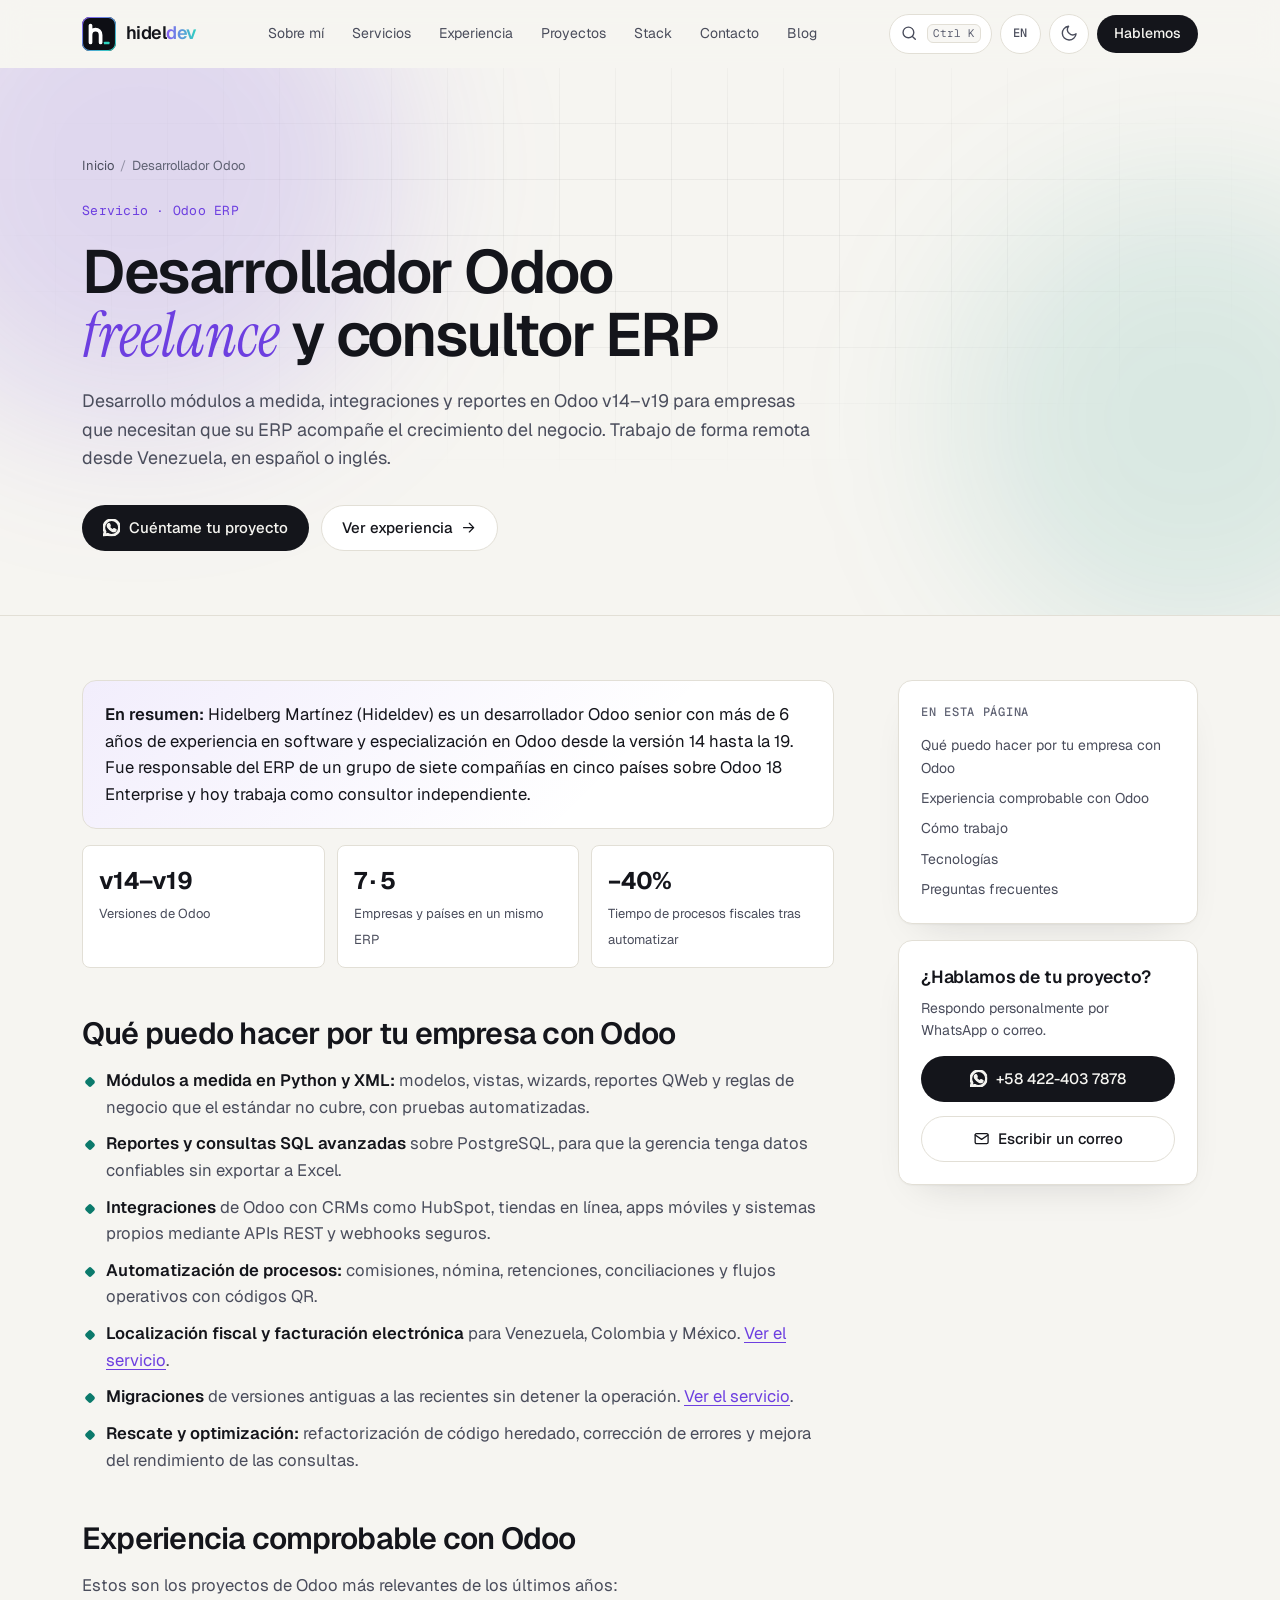
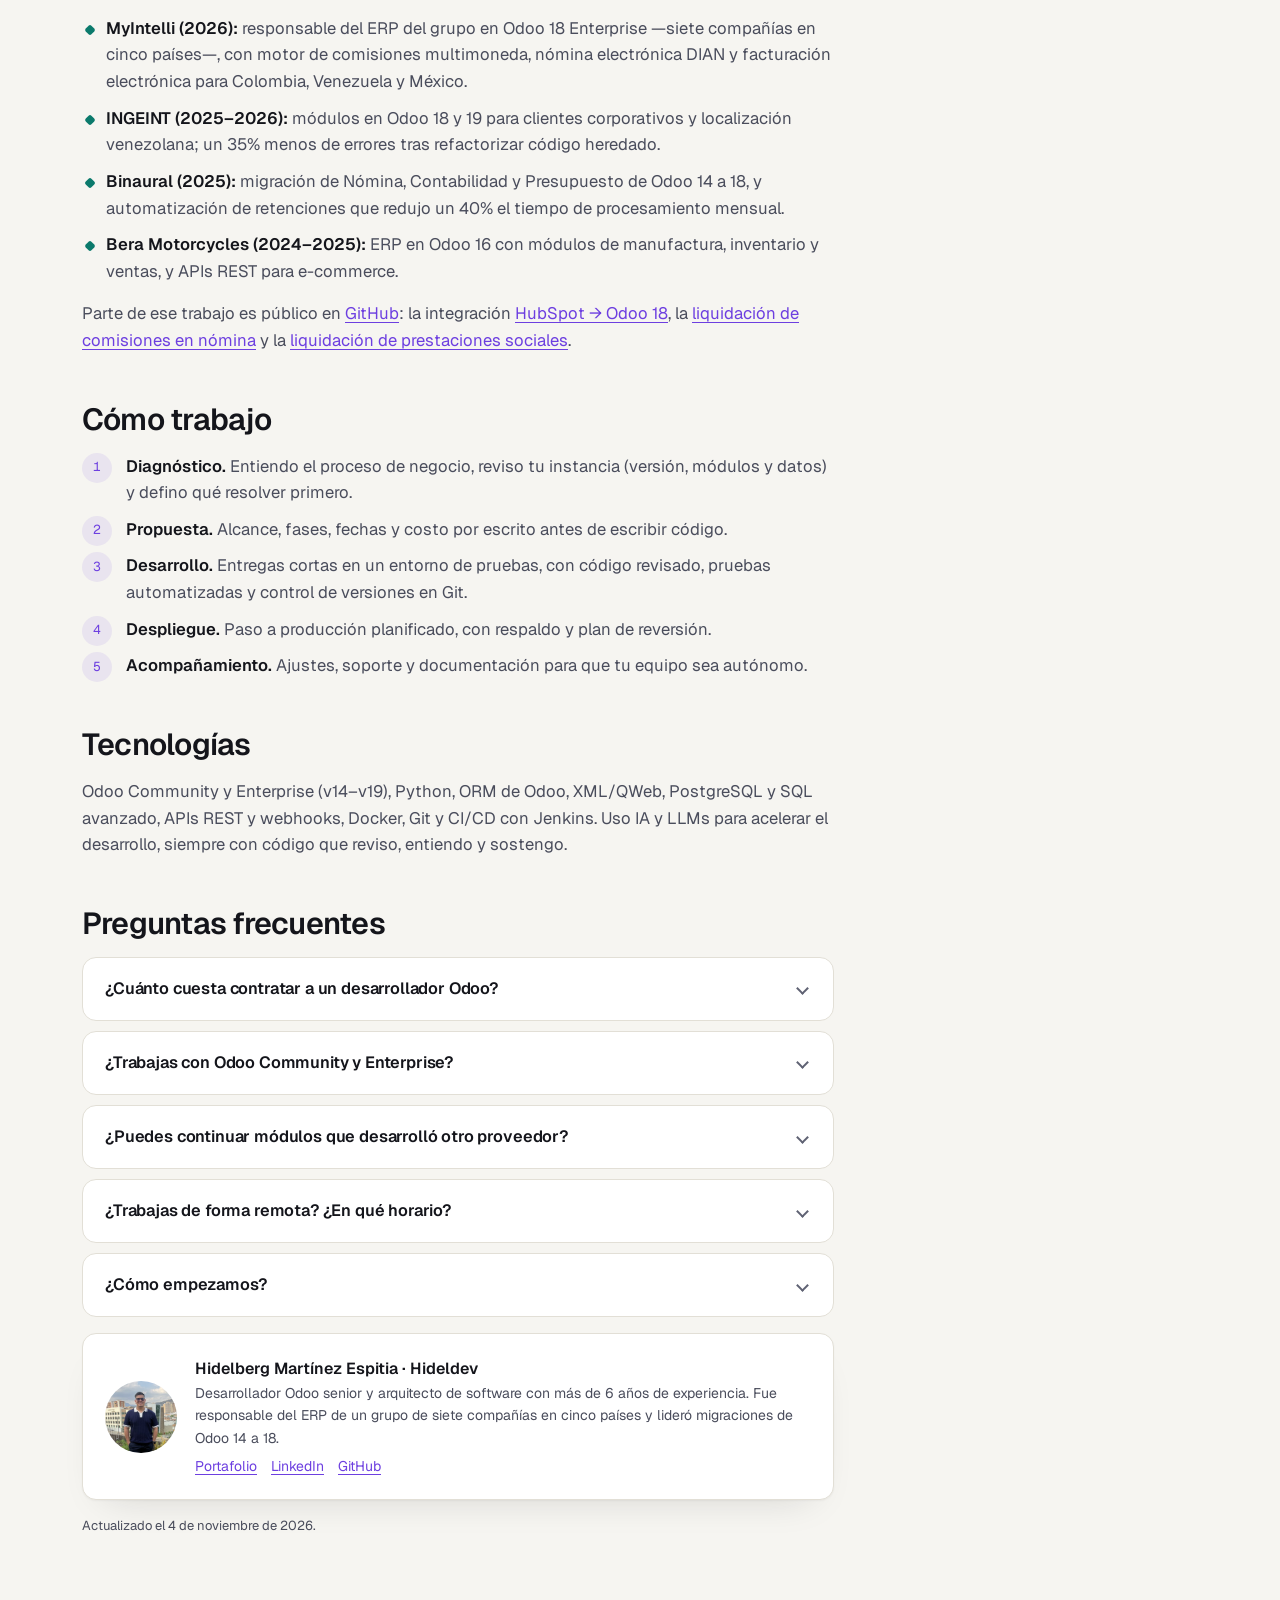
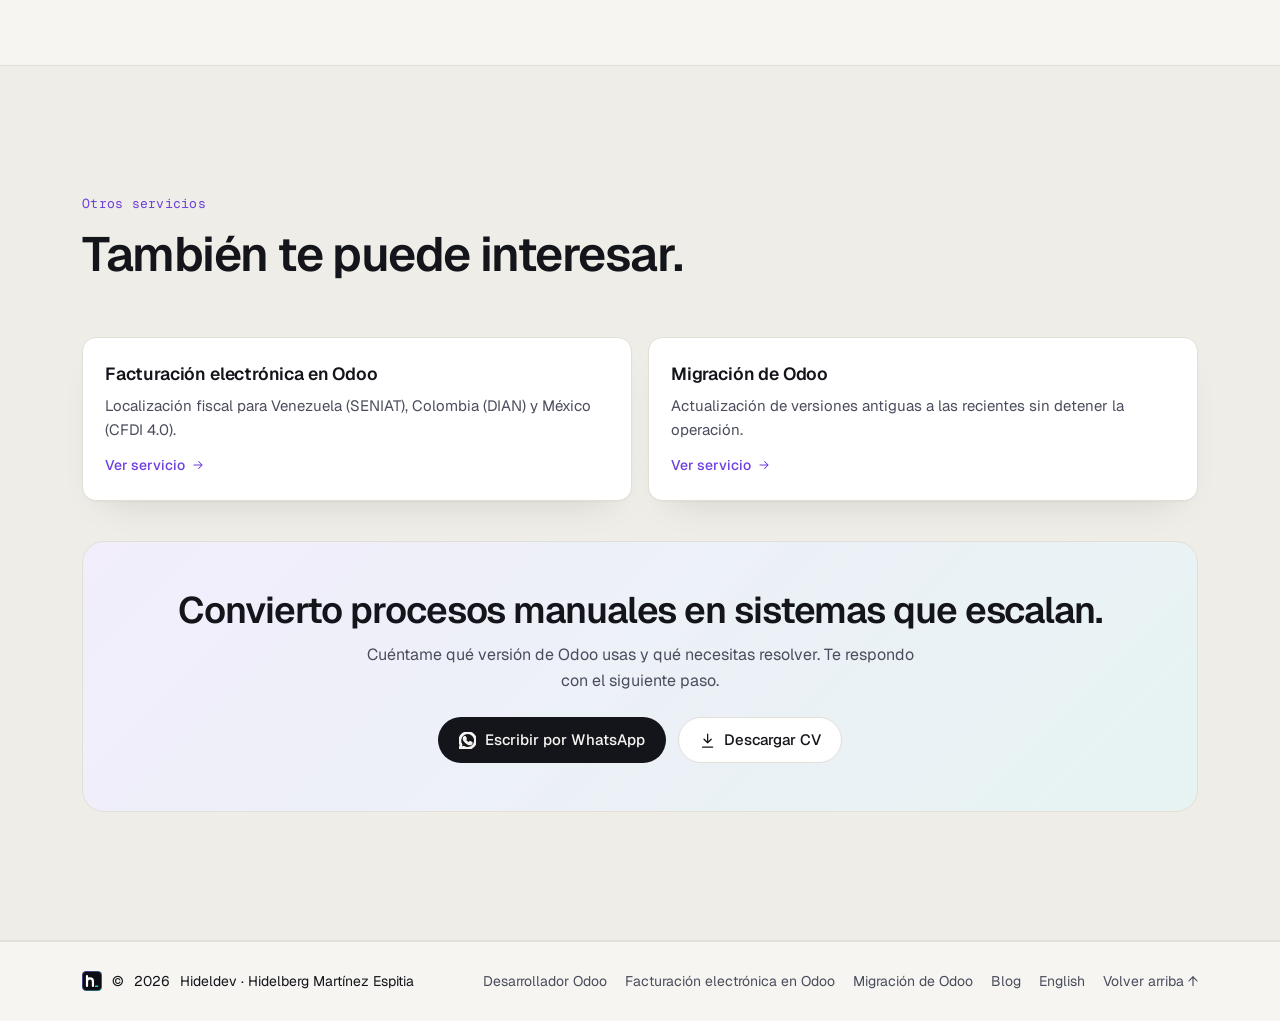
==== commit 70d4a873: "Versión en inglés, blog técnico y selector de idioma - /en/: portada y tres páginas de servicio en i" ====
--- a/desarrollador-odoo/index.html
+++ b/desarrollador-odoo/index.html
@@ -10,6 +10,9 @@
   <meta name="theme-color" content="#0a0b10" media="(prefers-color-scheme: dark)">
   <meta name="theme-color" content="#f6f5f1" media="(prefers-color-scheme: light)">
   <link rel="canonical" href="https://hidel21.github.io/desarrollador-odoo/">
+  <link rel="alternate" hreflang="es" href="https://hidel21.github.io/desarrollador-odoo/">
+  <link rel="alternate" hreflang="en" href="https://hidel21.github.io/en/odoo-developer/">
+  <link rel="alternate" hreflang="x-default" href="https://hidel21.github.io/desarrollador-odoo/">
 
   <meta property="og:type" content="website">
   <meta property="og:locale" content="es_VE">
@@ -256,6 +259,7 @@
           <li><a href="/#proyectos">Proyectos</a></li>
           <li><a href="/#stack">Stack</a></li>
           <li><a href="/#contacto">Contacto</a></li>
+          <li><a href="/blog/">Blog</a></li>
         </ul>
       </nav>
 
@@ -264,6 +268,7 @@
           <svg class="ico"><use href="#i-search"/></svg>
           <kbd class="kbd-hint" aria-hidden="true">Ctrl K</kbd>
         </button>
+        <a class="icon-btn lang-switch" href="/en/odoo-developer/" hreflang="en" lang="en" aria-label="English version">EN</a>
         <button class="icon-btn" type="button" id="theme-toggle" aria-label="Cambiar a tema claro">
           <svg class="ico ico-sun"><use href="#i-sun"/></svg>
           <svg class="ico ico-moon"><use href="#i-moon"/></svg>
@@ -437,6 +442,8 @@
         <a href="/desarrollador-odoo/">Desarrollador Odoo</a>
         <a href="/facturacion-electronica-odoo/">Facturación electrónica en Odoo</a>
         <a href="/migracion-odoo/">Migración de Odoo</a>
+        <a href="/blog/">Blog</a>
+        <a href="/en/">English</a>
         <a href="#top">Volver arriba ↑</a>
       </nav>
     </div>
--- a/assets/css/styles.css
+++ b/assets/css/styles.css
@@ -218,6 +218,7 @@
 .main-nav { margin-inline: auto; }
 .main-nav ul { display: flex; gap: 4px; }
 .main-nav a {
+  white-space: nowrap;
   position: relative; display: block; padding: 8px 12px; border-radius: 999px;
   font-size: 14px; color: var(--text-2); transition: color .2s, background-color .2s;
 }
@@ -687,6 +688,7 @@
 /* ---------- Responsive ---------- */
 @media (max-width: 1080px) {
   .main-nav a { padding: 8px 9px; }
+  .header-cta { display: none; }
   .kbd-hint { display: none; }
   .services, .stack-grid { grid-template-columns: repeat(2, minmax(0, 1fr)); }
   .projects { grid-template-columns: repeat(2, minmax(0, 1fr)); }
@@ -883,3 +885,20 @@
   .author { flex-direction: column; align-items: flex-start; }
 }
 .article code { font-family: var(--font-mono); font-size: .88em; padding: 2px 6px; border-radius: 6px; background: var(--surface-2); border: 1px solid var(--border); color: var(--text); }
+
+/* Selector de idioma, bloques de código y blog */
+.lang-switch { font-family: var(--font-mono); font-size: 12px; font-weight: 500; letter-spacing: .04em; padding: 0 12px; }
+.article pre {
+  margin-top: 16px; padding: 16px 18px; overflow-x: auto; border-radius: var(--radius-sm);
+  background: var(--surface); border: 1px solid var(--border);
+  font-family: var(--font-mono); font-size: 13px; line-height: 1.65; color: var(--text);
+}
+.article pre code { background: none; border: 0; padding: 0; font-size: inherit; }
+.code-label { display: inline-block; margin-top: 18px; font-family: var(--font-mono); font-size: 12px; color: var(--text-3); }
+.code-label + pre { margin-top: 6px; }
+.post-list { display: grid; gap: 16px; max-width: 880px; }
+.post-list a { display: block; padding: 26px; }
+.post-list time { font-family: var(--font-mono); font-size: 12.5px; color: var(--text-3); }
+.post-list h2 { margin-top: 8px; font-size: clamp(1.25rem, 2.4vw, 1.6rem); letter-spacing: -.02em; font-weight: 600; line-height: 1.2; }
+.post-list p { margin-top: 8px; color: var(--text-2); }
+.post-list .service-link { margin-top: 14px; }
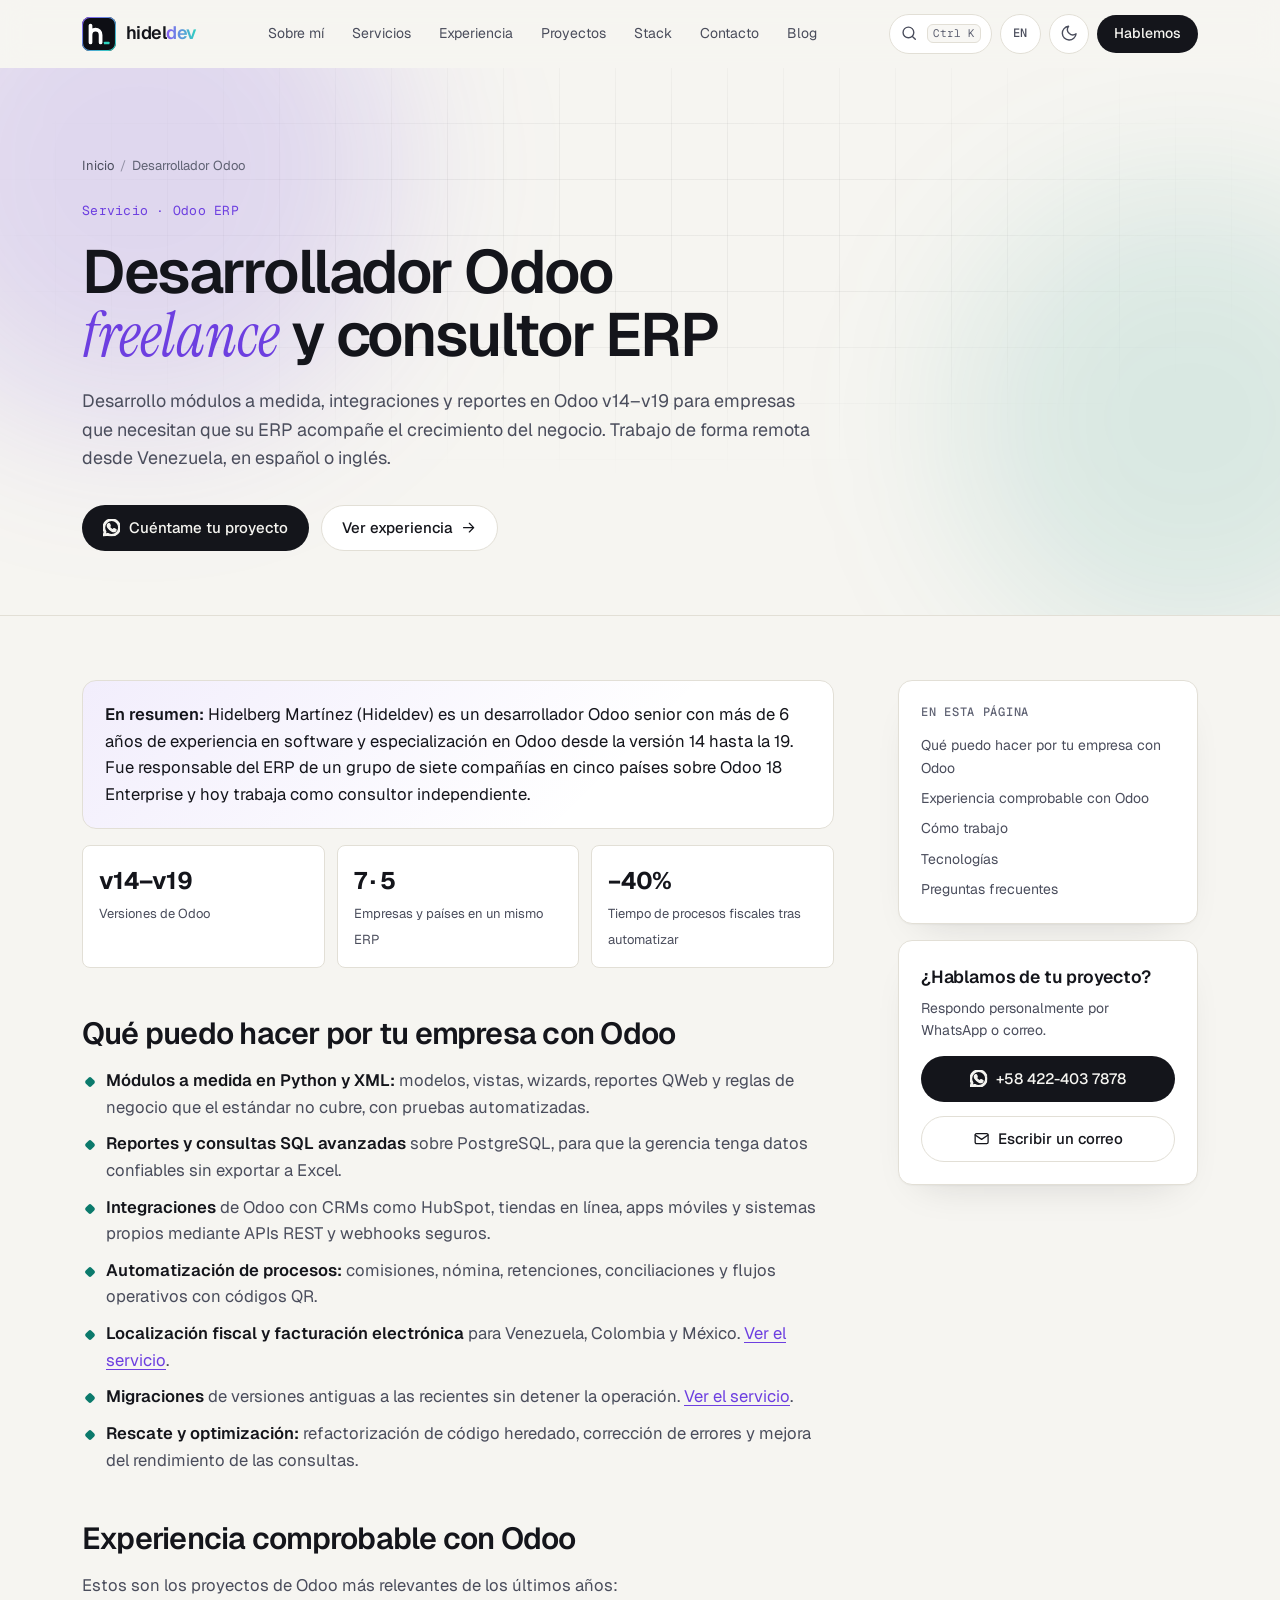
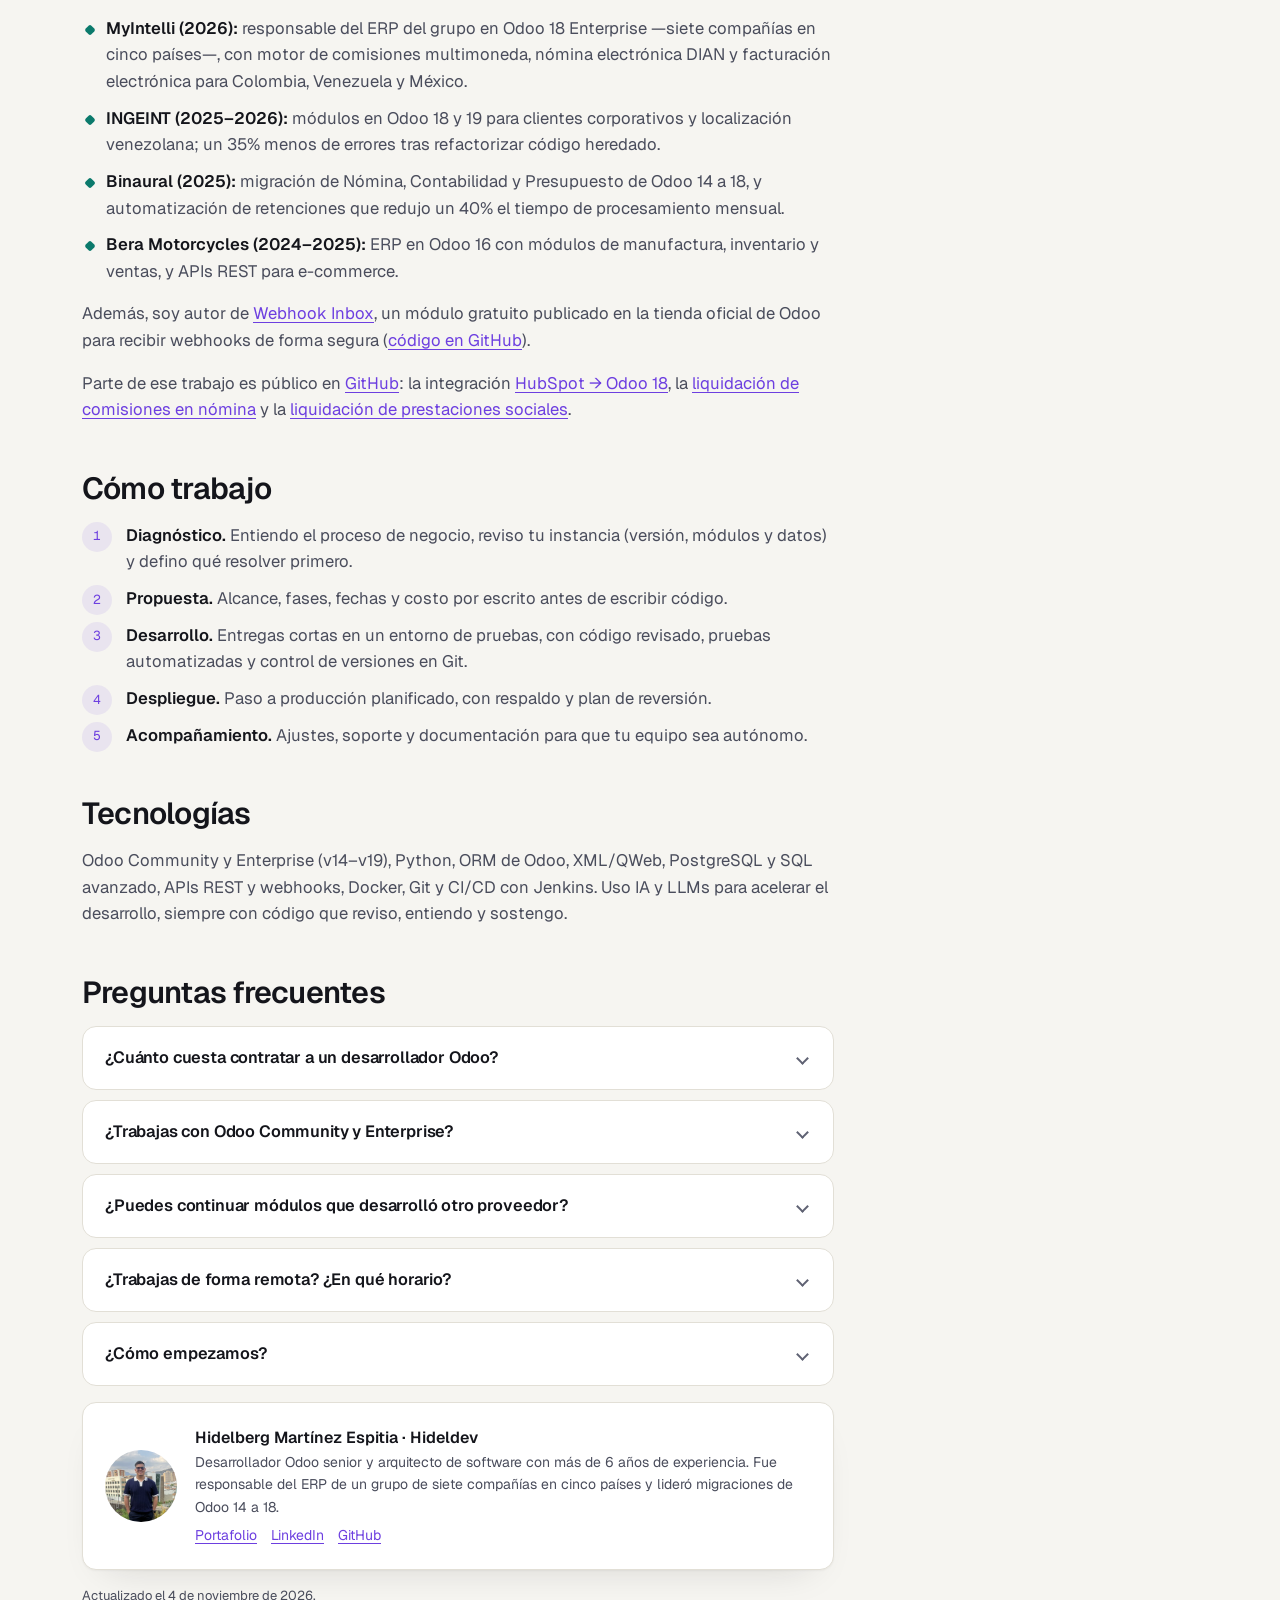
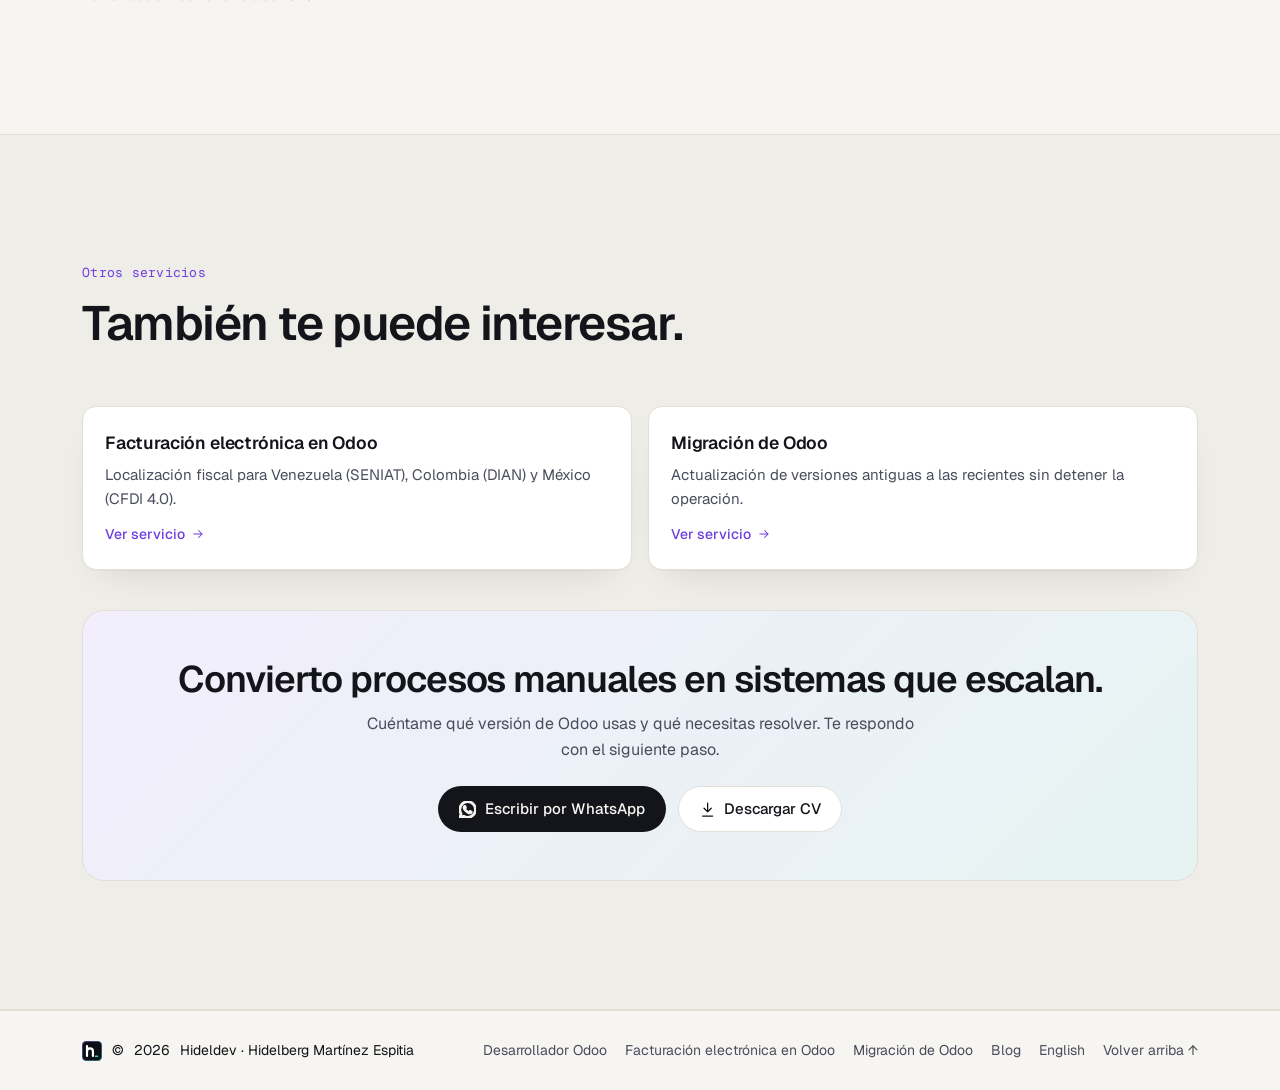
==== commit 7d7ffd7a: "Portafolio: Webhook Inbox, módulo publicado en la tienda oficial de Odoo Tarjeta destacada en las po" ====
--- a/desarrollador-odoo/index.html
+++ b/desarrollador-odoo/index.html
@@ -335,6 +335,7 @@
               <li><strong>Binaural (2025):</strong> migración de Nómina, Contabilidad y Presupuesto de Odoo 14 a 18, y automatización de retenciones que redujo un 40% el tiempo de procesamiento mensual.</li>
               <li><strong>Bera Motorcycles (2024–2025):</strong> ERP en Odoo 16 con módulos de manufactura, inventario y ventas, y APIs REST para e-commerce.</li>
             </ul>
+            <p>Además, soy autor de <a href="https://apps.odoo.com/apps/modules/18.0/webhook_inbox" rel="noopener" target="_blank">Webhook Inbox</a>, un módulo gratuito publicado en la tienda oficial de Odoo para recibir webhooks de forma segura (<a href="https://github.com/hidel21/hideldev-odoo-addons" rel="noopener" target="_blank">código en GitHub</a>).</p>
             <p>Parte de ese trabajo es público en <a href="https://github.com/hidel21" rel="noopener" target="_blank">GitHub</a>: la integración <a href="https://github.com/hidel21/hubspot_invoice_bridge" rel="noopener" target="_blank">HubSpot → Odoo 18</a>, la <a href="https://github.com/hidel21/custom_payroll" rel="noopener" target="_blank">liquidación de comisiones en nómina</a> y la <a href="https://github.com/hidel21/payroll_provisions" rel="noopener" target="_blank">liquidación de prestaciones sociales</a>.</p>
 
             <h2 id="proceso">Cómo trabajo</h2>
--- a/assets/css/styles.css
+++ b/assets/css/styles.css
@@ -526,7 +526,7 @@
 .project-link::after { content: ""; position: absolute; inset: 0; } /* toda la tarjeta es clicable */
 .project-link:hover { color: var(--text); border-color: var(--border-strong); }
 .project:hover .project-link { transform: rotate(-8deg) scale(1.05); }
-.project h3 { font-size: 1.2rem; font-weight: 600; letter-spacing: -.015em; }
+.project h3 { font-size: 1.2rem; font-weight: 600; letter-spacing: -.015em; line-height: 1.25; }
 .project.featured h3 { font-size: clamp(1.4rem, 2.4vw, 1.9rem); }
 .project > p { color: var(--text-2); font-size: 15px; flex: 1; }
 .project .tags { margin-top: 4px; position: relative; }
